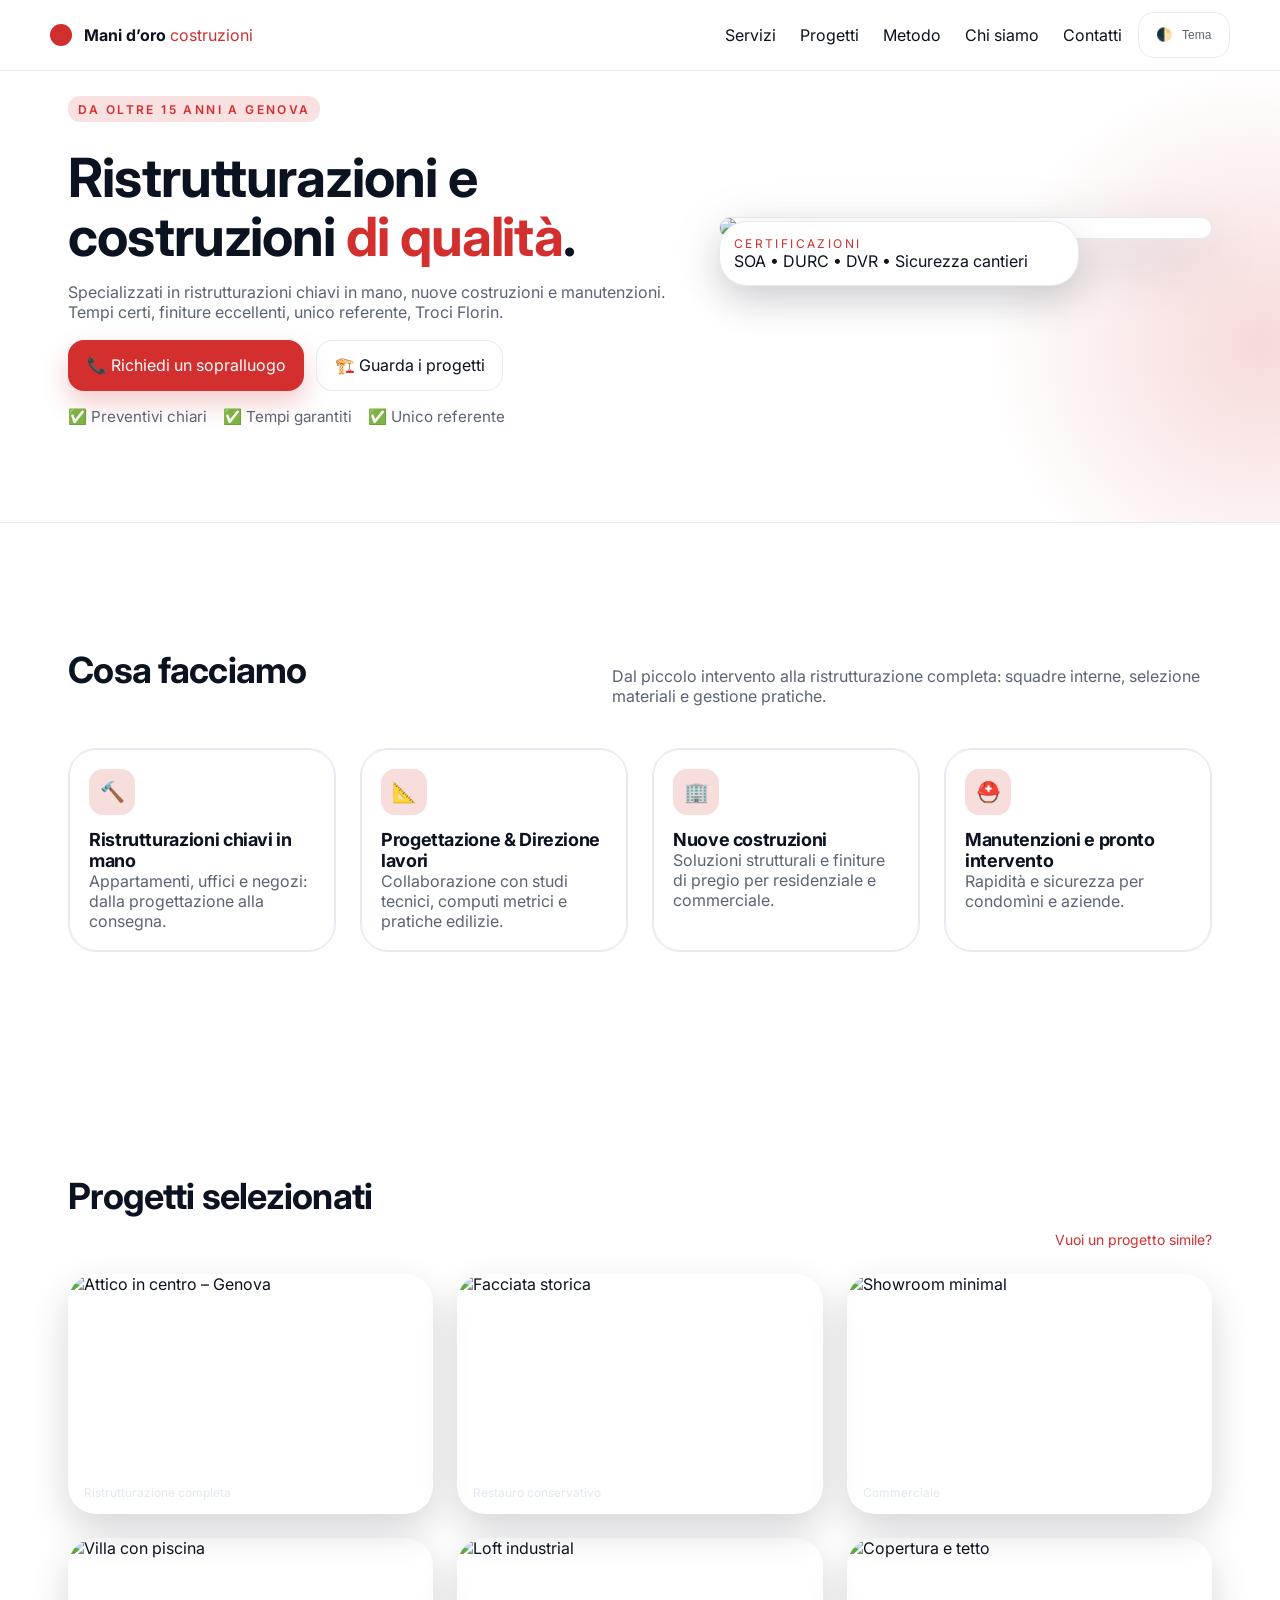
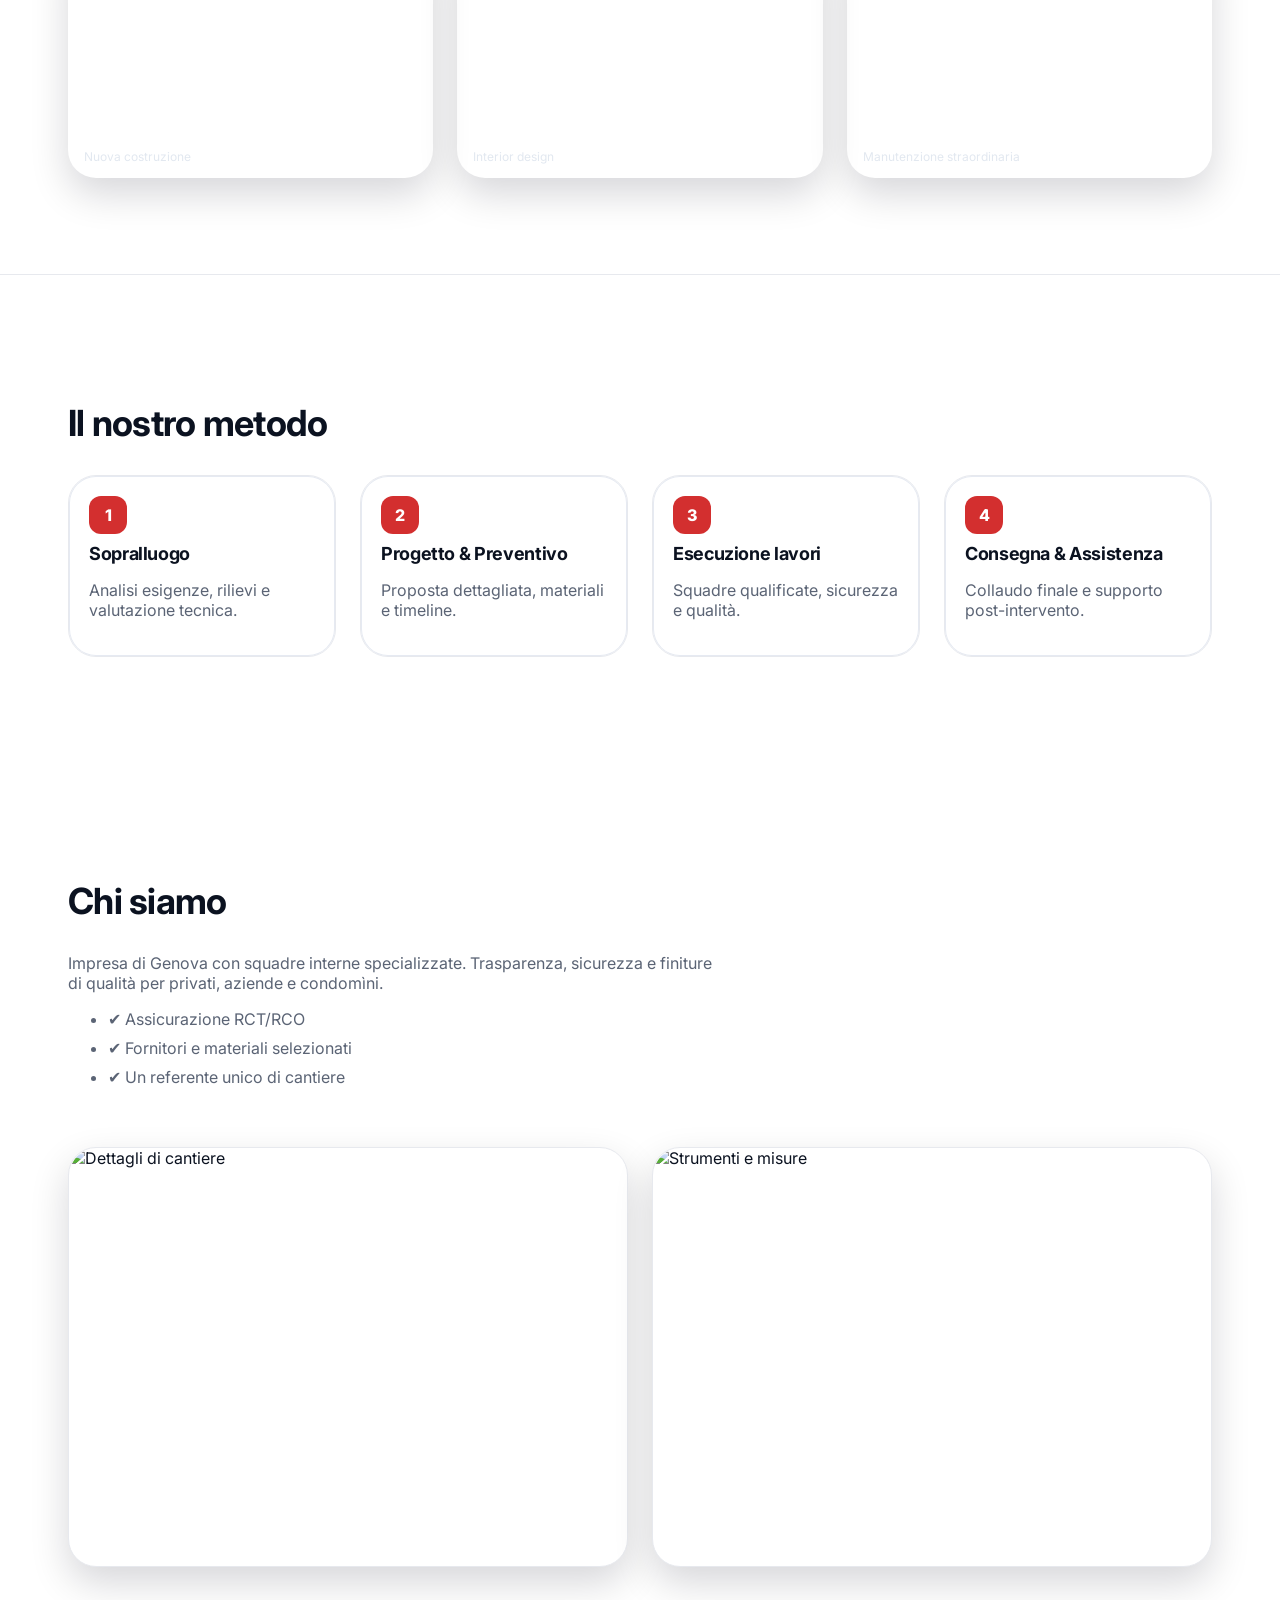
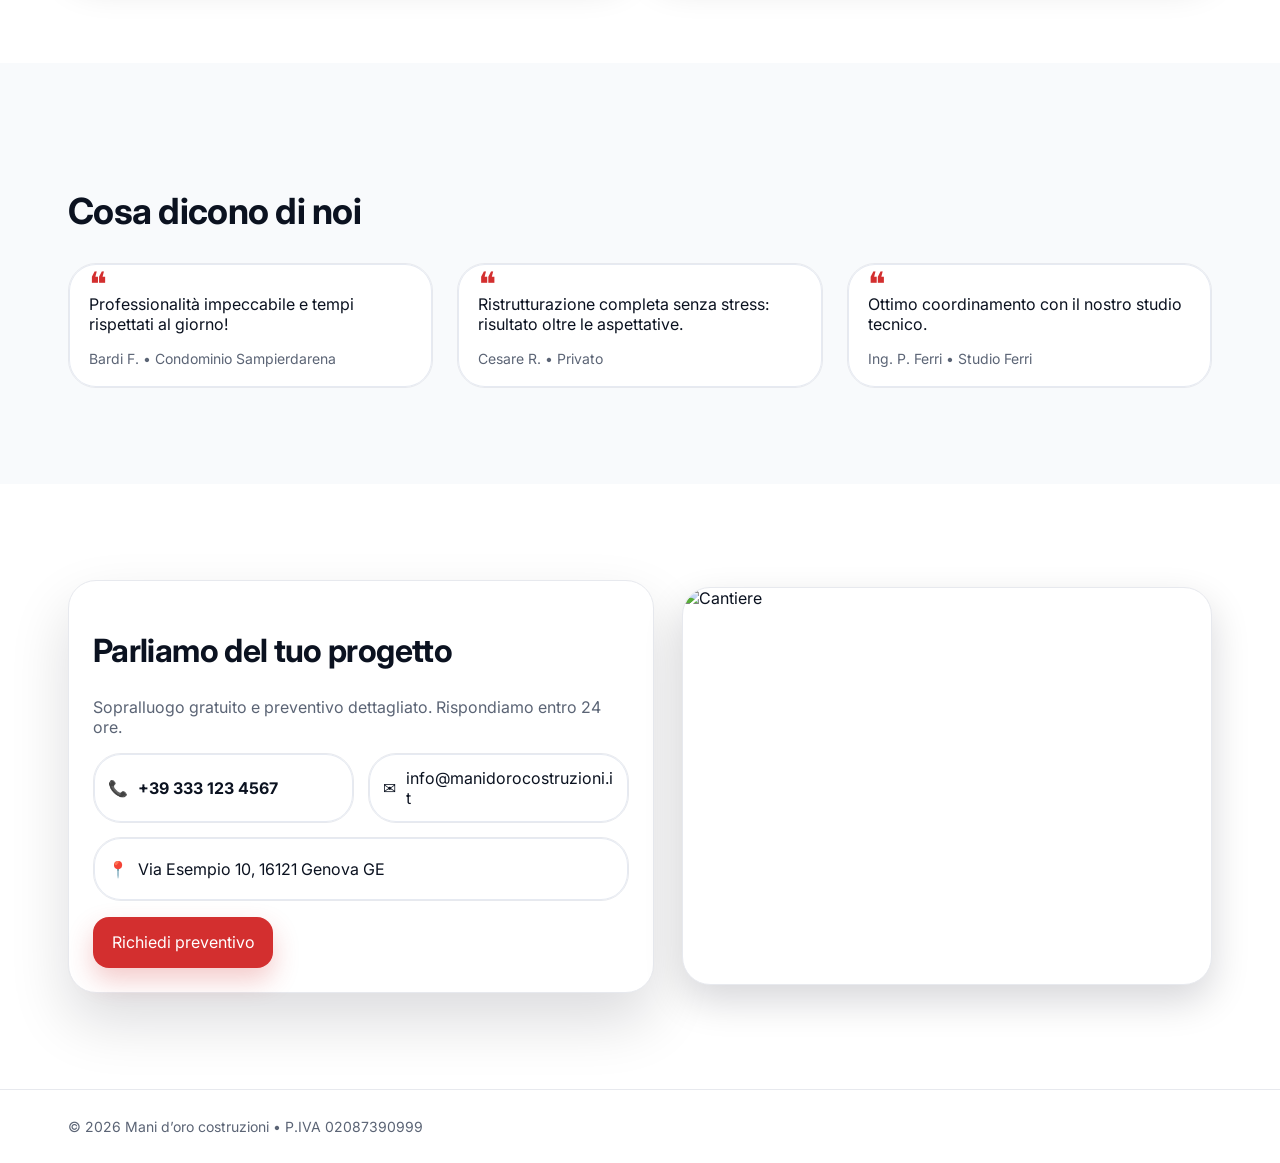
==== home.html @ 8692504f "fp" ====
﻿<!doctype html>
<html lang="it">
<head>
    <meta charset="utf-8" />
    <meta name="viewport" content="width=device-width, initial-scale=1" />
    <title>Mani d’oro costruzioni</title>
    <meta name="description" content="Mani d’oro costruzioni: impresa edile a Genova di Troci Florin." />
    <link rel="preconnect" href="https://fonts.googleapis.com">
    <link rel="preconnect" href="https://fonts.gstatic.com" crossorigin>
    <link href="https://fonts.googleapis.com/css2?family=Inter:wght@400;500;600;700&display=swap" rel="stylesheet">
    <link href="css/home.css" rel="stylesheet" />

</head>
<body>
    <!-- NAV -->
    <header class="sticky">
        <div class="container" style="display:flex;align-items:center;gap:16px;padding:12px 0;">
            <a href="#hero" style="display:flex;align-items:center;gap:12px;flex:1">

                <div class="brand-mark">
                    <img class="logo logo-dark"
                         src="img/logo-white.png"
                         alt="Mani d’oro costruzioni (dark)" width="22" height="22" />
                </div>

                <div class="logo-text">
                    <b class="md-h">Mani d’oro</b>
                    <span class="red">costruzioni</span>
                </div>
            </a>

            <nav>
                <div class="menu">
                    <a href="#servizi">Servizi</a>
                    <a href="#portfolio">Progetti</a>
                    <a href="#processo">Metodo</a>
                    <a href="#chi-siamo">Chi siamo</a>
                    <a href="#contatti">Contatti</a>
                </div>
            </nav>
            <button id="toggleTheme" class="btn ghost subtitle" aria-label="Cambia tema">🌓 <span style="font-size:12px">Tema</span></button>
        </div>
    </header>

    <!-- HERO -->
    <section id="hero" class="hero">      
        <div class="container hero-grid">            
            <div>
                <div class="subtitle" style="text-transform:uppercase;letter-spacing:.2em;font-size:12px;display:flex;align-items:center;gap:8px">
                    <span class="badge">Da oltre 15 anni a Genova</span>
                </div>
                <h1 class="title" style="font-size:clamp(32px,4.4vw,54px);line-height:1.08;margin:.5em 0 .2em">Ristrutturazioni e costruzioni <span style="color:var(--brand)">di qualità</span>.</h1>
                <p class="subtitle" style="max-width:60ch">Specializzati in ristrutturazioni chiavi in mano, nuove costruzioni e manutenzioni. Tempi certi, finiture eccellenti, unico referente, Troci Florin.</p>
                <div style="display:flex;flex-wrap:wrap;gap:12px;margin-top:18px">
                    <a href="#contatti" class="btn primary">📞 Richiedi un sopralluogo</a>
                    <a href="#portfolio" class="btn ghost">🏗️ Guarda i progetti</a>
                </div>
                <div class="kpis" style="margin-top:16px">
                    <div>✅ Preventivi chiari</div>
                    <div>✅ Tempi garantiti</div>
                    <div>✅ Unico referente</div>
                </div>
            </div>
            <div class="reveal">
                <div class="card bleed ring shadow-xl" style="padding:0px !important;">
                    <img src="https://images.unsplash.com/photo-1505798577917-a65157d3320a?q=80&w=1600&auto=format&fit=crop" alt="Cantiere e squadra edile" />
                </div>
                <div class="card tight shadow-lg" style="position:relative;top:-18px;max-width:360px">
                    <div class="subtitle" style="text-transform:uppercase;letter-spacing:.2em;font-size:12px;color:var(--brand)">Certificazioni</div>
                    <div>SOA • DURC • DVR • Sicurezza cantieri</div>
                </div>
            </div>
        </div>
    </section>

    <!-- SERVIZI -->
    <section id="servizi" class="section-border">
        <div class="container">
            <div style="display:flex;justify-content:space-between;align-items:end;gap:16px;flex-wrap:wrap">
                <h2 class="title" style="font-size:clamp(24px,3.2vw,36px)">Cosa facciamo</h2>
                <p class="subtitle" style="max-width:60ch">Dal piccolo intervento alla ristrutturazione completa: squadre interne, selezione materiali e gestione pratiche.</p>
            </div>
            <div class="grid cols-4" style="margin-top:26px">
                <div class="card feature reveal ring"><div class="icon">🔨</div><div><div class="title" style="font-size:18px">Ristrutturazioni chiavi in mano</div><div class="subtitle">Appartamenti, uffici e negozi: dalla progettazione alla consegna.</div></div></div>
                <div class="card feature reveal ring"><div class="icon">📐</div><div><div class="title" style="font-size:18px">Progettazione & Direzione lavori</div><div class="subtitle">Collaborazione con studi tecnici, computi metrici e pratiche edilizie.</div></div></div>
                <div class="card feature reveal ring"><div class="icon">🏢</div><div><div class="title" style="font-size:18px">Nuove costruzioni</div><div class="subtitle">Soluzioni strutturali e finiture di pregio per residenziale e commerciale.</div></div></div>
                <div class="card feature reveal ring"><div class="icon">⛑️</div><div><div class="title" style="font-size:18px">Manutenzioni e pronto intervento</div><div class="subtitle">Rapidità e sicurezza per condomìni e aziende.</div></div></div>
            </div>
        </div>
    </section>

    <!-- PORTFOLIO -->
    <section id="portfolio">
        <div class="container">
            <div style="display:flex;justify-content:space-between;align-items:end;gap:16px;flex-wrap:wrap">
                <h2 class="title" style="font-size:clamp(24px,3.2vw,36px)">Progetti selezionati</h2>
                <a href="#contatti" class="subtitle" style="font-size:14px;color:var(--brand)">Vuoi un progetto simile?</a>
            </div>
            <div class="grid cols-3" style="margin-top:26px">
                <figure class="work ring reveal shadow-lg">
                    <img alt="Attico in centro – Genova" src="https://images.unsplash.com/photo-1504307651254-35680f356dfd?q=80&w=1200&auto=format&fit=crop">
                    <figcaption class="work-meta">
                        <div class="indedx100">
                            <div class="title" style="color:#fff">Attico in centro – Genova</div>
                            <div class="subtitle" style="color:#e2e8f0;font-size:12px">Ristrutturazione completa</div>
                        </div>
                        <span class="pill indedx100">Dettagli</span>
                    </figcaption>
                </figure>
                <figure class="work ring reveal shadow-lg">
                    <img alt="Facciata storica" src="https://images.unsplash.com/photo-1503387762-592deb58ef4e?q=80&w=1200&auto=format&fit=crop">
                    <figcaption class="work-meta">
                        <div class="indedx100">
                            <div class="title" style="color:#fff">Facciata storica</div>
                            <div class="subtitle" style="color:#e2e8f0;font-size:12px">Restauro conservativo</div>
                        </div>
                        <span class="pill indedx100">Dettagli</span>
                    </figcaption>
                </figure>
                <figure class="work ring reveal shadow-lg">
                    <img alt="Showroom minimal" src="https://images.unsplash.com/photo-1531834685032-c34bf0d84c77?q=80&w=1200&auto=format&fit=crop">
                    <figcaption class="work-meta">
                        <div class="indedx100">
                            <div class="title" style="color:#fff">Showroom minimal</div>
                            <div class="subtitle" style="color:#e2e8f0;font-size:12px">Commerciale</div>
                        </div>
                        <span class="pill indedx100">Dettagli</span>
                    </figcaption>
                </figure>
                <figure class="work ring reveal shadow-lg">
                    <img alt="Villa con piscina" src="https://images.unsplash.com/photo-1505691723518-36a5ac3be353?q=80&w=1200&auto=format&fit=crop">
                    <figcaption class="work-meta">
                        <div class="indedx100">
                            <div class="title" style="color:#fff">Villa con piscina</div>
                            <div class="subtitle" style="color:#e2e8f0;font-size:12px">Nuova costruzione</div>
                        </div>
                        <span class="pill indedx100">Dettagli</span>
                    </figcaption>
                </figure>
                <figure class="work ring reveal shadow-lg">
                    <img alt="Loft industrial" src="https://images.unsplash.com/photo-1501183638710-841dd1904471?q=80&w=1200&auto=format&fit=crop">
                    <figcaption class="work-meta">
                        <div class="indedx100">
                            <div class="title" style="color:#fff">Loft industrial</div>
                            <div class="subtitle" style="color:#e2e8f0;font-size:12px">Interior design</div>
                        </div>
                        <span class="pill indedx100">Dettagli</span>
                    </figcaption>
                </figure>
                <figure class="work ring reveal shadow-lg">
                    <img alt="Copertura e tetto" src="https://images.unsplash.com/photo-1506377247377-2a5b3b417ebb?q=80&w=1200&auto=format&fit=crop">
                    <figcaption class="work-meta">
                        <div class="indedx100">
                            <div class="title" style="color:#fff">Copertura e tetto</div>
                            <div class="subtitle" style="color:#e2e8f0;font-size:12px">Manutenzione straordinaria</div>
                        </div>
                        <span class="pill indedx100">Dettagli</span>
                    </figcaption>
                </figure>
            </div>
        </div>
    </section>

    <!-- PROCESSO -->
    <section id="processo" class="section-border">
        <div class="container">
            <h2 class="title" style="font-size:clamp(24px,3.2vw,36px)">Il nostro metodo</h2>
            <div class="grid cols-4" style="margin-top:26px">
                <div class="card reveal ring"><div class="step-num">1</div><h3 class="title" style="margin:.6rem 0 .2rem;font-size:18px">Sopralluogo</h3><p class="subtitle">Analisi esigenze, rilievi e valutazione tecnica.</p></div>
                <div class="card reveal ring"><div class="step-num">2</div><h3 class="title" style="margin:.6rem 0 .2rem;font-size:18px">Progetto & Preventivo</h3><p class="subtitle">Proposta dettagliata, materiali e timeline.</p></div>
                <div class="card reveal ring"><div class="step-num">3</div><h3 class="title" style="margin:.6rem 0 .2rem;font-size:18px">Esecuzione lavori</h3><p class="subtitle">Squadre qualificate, sicurezza e qualità.</p></div>
                <div class="card reveal ring"><div class="step-num">4</div><h3 class="title" style="margin:.6rem 0 .2rem;font-size:18px">Consegna & Assistenza</h3><p class="subtitle">Collaudo finale e supporto post-intervento.</p></div>
            </div>
        </div>
    </section>

    <!-- CHI SIAMO -->
    <section id="chi-siamo">
        <div class="container" style="display:grid;gap:34px;align-items:center">
            <div>
                <h2 class="title" style="font-size:clamp(24px,3.2vw,36px)">Chi siamo</h2>
                <p class="subtitle" style="margin-top:.6rem;max-width:65ch">Impresa di Genova con squadre interne specializzate. Trasparenza, sicurezza e finiture di qualità per privati, aziende e condomìni.</p>
                <ul class="subtitle" style="margin:1rem 0 0 0;display:grid;gap:.55rem">
                    <li>✔️ Assicurazione RCT/RCO</li>
                    <li>✔️ Fornitori e materiali selezionati</li>
                    <li>✔️ Un referente unico di cantiere</li>
                </ul>
            </div>
            <div class="grid cols-2">
                <div class="card bleed ring reveal shadow-lg" style="margin-top:26px;padding:0px !important;">
                    <img class="same-height"
                         src="https://images.unsplash.com/photo-1460574283810-2aab119d8511?q=80&w=1400&auto=format&fit=crop"
                         alt="Dettagli di cantiere" />
                </div>
                <div class="card bleed ring reveal shadow-lg" style="margin-top:26px;padding:0px !important;">
                    <img class="same-height"
                         src="https://images.unsplash.com/photo-1494145904049-0dca59b4bbad?q=80&w=1400&auto=format&fit=crop"
                         alt="Strumenti e misure" />
                </div>
            </div>

        </div>
    </section>

    <!-- TESTIMONIANZE -->
    <section style="background:var(--card)">
        <div class="container">
            <h2 class="title" style="font-size:clamp(24px,3.2vw,36px)">Cosa dicono di noi</h2>
            <div class="grid cols-3" style="margin-top:26px">
                <div class="card reveal ring"><div class="quote">❝</div><p style="margin-top:.6rem">Professionalità impeccabile e tempi rispettati al giorno!</p><div class="subtitle" style="margin-top:.6rem;font-size:14px">Bardi F. • Condominio Sampierdarena</div></div>
                <div class="card reveal ring"><div class="quote">❝</div><p style="margin-top:.6rem">Ristrutturazione completa senza stress: risultato oltre le aspettative.</p><div class="subtitle" style="margin-top:.6rem;font-size:14px">Cesare R. • Privato</div></div>
                <div class="card reveal ring"><div class="quote">❝</div><p style="margin-top:.6rem">Ottimo coordinamento con il nostro studio tecnico.</p><div class="subtitle" style="margin-top:.6rem;font-size:14px">Ing. P. Ferri • Studio Ferri</div></div>
            </div>
        </div>
    </section>

    <!-- CONTATTI -->
    <section id="contatti">
        <div class="container contact-grid">
            <div class="card ring shadow-lg contact-card">
                <h2 class="title" style="font-size:clamp(24px,3.2vw,32px)">Parliamo del tuo progetto</h2>
                <p class="subtitle" style="margin:.5rem 0 1rem">
                    Sopralluogo gratuito e preventivo dettagliato. Rispondiamo entro 24 ore.
                </p>

                <div class="contact-list">
                    <div class="card tight ring contact-item">
                        <span>📞</span> <strong>+39 333 123 4567</strong>
                    </div>

                    <div class="card tight ring contact-item">
                        <span>✉️</span> <span>info@manidorocostruzioni.it</span>
                    </div>

                    <div class="card tight ring contact-item" style="grid-column:1/-1">
                        <span>📍</span> <span>Via Esempio 10, 16121 Genova GE</span>
                    </div>
                </div>

                <div class="contact-actions">
                        <a href="mailto:info@manidorocostruzioni.it?subject=Richiesta%20preventivo"  class="btn primary">
                        Richiedi preventivo
                        </a>
                </div>
            </div>

            <figure class="card bleed ring shadow-lg contact-media" style="padding:0px !important;">
                <img src="https://images.unsplash.com/photo-1444418776041-9c7e33cc5a9c?q=80&w=1600&auto=format&fit=crop" alt="Cantiere" />
            </figure>
        </div>
    </section>


    <footer>
        <div class="container" style="display:flex;flex-wrap:wrap;gap:12px;align-items:center;justify-content:space-between">
            <div class="subtitle" style="font-size:14px">© <span id="year"></span> Mani d’oro costruzioni • P.IVA 02087390999</div>
        </div>
    </footer>

    <script>

        // Dark/Light toggle con persistenza
        const root = document.documentElement;
        const saved = localStorage.getItem('theme');
        if(saved === 'dark'){ root.classList.add('dark'); }
        document.getElementById('toggleTheme').addEventListener('click',()=>{
          root.classList.toggle('dark');
          localStorage.setItem('theme', root.classList.contains('dark') ? 'dark' : 'light');
        });

        const io = new IntersectionObserver((entries)=>{
          for(const e of entries){ if(e.isIntersecting){ e.target.classList.add('in'); io.unobserve(e.target); } }
        },{threshold:0.15});
        document.querySelectorAll('.reveal, .work').forEach(el=>io.observe(el));

        document.getElementById('year').textContent = new Date().getFullYear();
    </script>
</body>
</html>
---- css/home.css ----
﻿:root {
    --bg: #ffffff;  
    --text: #0b1220;  
    --muted: #5b6475;  
    --line: #e7e9ee; 
    --card: #f8fafc;  
    --ring: #e6eaf2; 
    --brand: #d32f2f;  
    --accent: #fbbf24;  
    --brand-ink: #0b1220; 
    --radius-xl: 22px;
    --radius-2xl: 28px;
}

    :root.dark {
        --bg: #0b0f16;  
        --text: #eef2f7;
        --muted: #a6b0c2;
        --line: #1b2431;
        --card: #0f172a;
        --ring: #111827;
    }

* {
    box-sizing: border-box
}

html {
  font-size: 14px;
}

@media (min-width: 768px) {
  html {
    font-size: 16px;
  }
}

.btn:focus, .btn:active:focus, .btn-link.nav-link:focus, .form-control:focus, .form-check-input:focus {
  box-shadow: 0 0 0 0.1rem white, 0 0 0 0.25rem #258cfb;
}

html {
  position: relative;
  min-height: 100%;
}

body {
  margin-bottom: 60px;
}

html, body {
    height: 100%
}

body {
    margin: 0;
    font-family: Inter,system-ui,-apple-system,Segoe UI,Roboto,Arial,sans-serif;
    background: var(--bg);
    color: var(--text)
}

img {
    display: block;
    max-width: 100%;
    height: auto
}

a {
    color: inherit;
    text-decoration: none
}

.container {
    max-width: 1180px;
    margin: 0 auto;
    padding: 0 18px
}

.btn {
    display: inline-flex;
    gap: .55rem;
    align-items: center;
    border-radius: 16px;
    padding: .9rem 1.1rem;
    border: 1px solid var(--line);
    background: transparent;
    transition: transform .2s ease, box-shadow .2s ease, background .2s ease
}

    .btn.primary {
        background: var(--brand);
        color: #fff;
        border-color: transparent;
        box-shadow: 0 12px 26px rgba(211,47,47,.25)
    }

        .btn.primary:hover {
            transform: translateY(-1px)
        }

    .btn.ghost {
        border-color: var(--ring)
    }

        .btn.ghost:hover {
            background: color-mix(in oklab, var(--brand) 8%, transparent)
        }

.pill {
    display: none;
    font-size: 12px;
    padding: .4rem .7rem;
    border-radius: 999px;
    background: var(--brand);
    color: #fff;
    font-weight: 700
}

.badge {
    display: inline-flex;
    align-items: center;
    gap: .45rem;
    border-radius: 12px;
    padding: .35rem .6rem;
    background: color-mix(in oklab, var(--brand) 14%, transparent);
    color: var(--brand);
    font-weight: 600
}

.ring {
    box-shadow: 0 0 0 1px var(--ring) inset
}

.shadow-xl {
    box-shadow: 0 22px 60px rgba(2,6,23,.18)
}

.shadow-lg {
    box-shadow: 0 16px 38px rgba(2,6,23,.16)
}

header.sticky {
    width: 100%;
    padding: 0px 20px;
    position: fixed;
    top: 0;
    z-index: 600;
    background: color-mix(in oklab, var(--bg) 84%, transparent);
    backdrop-filter: saturate(150%) blur(10px);
    border-bottom: 1px solid var(--line)
}

.brand-mark {
    transition: 0.3s;
    width: 42px;
    height: 42px;
    border-radius: 14px;
    background: color-mix(in oklab, var(--brand) 92%, #b91c1c);
    display: grid;
    place-items: center;
}

    .brand-mark:hover {
        outline: 8px solid color-mix(in oklab, var(--brand) 20%, transparent)
    }


nav .menu {
    display: none;
    gap: 24px
}

@media(min-width:860px) {
    nav .menu {
        display: flex
    }
}

section {
    padding: 96px 0
}

.section-border {
    border-top: 1px solid var(--line)
}

.hero {
    position: relative;
    overflow: hidden
}

    .hero::before {
        content: "";
        position: absolute;
        inset: -10% -20% auto auto;
        width: 1100px;
        height: 1100px;
        border-radius: 50%;
        /*background: radial-gradient(closest-side, color-mix(in oklab, var(--brand) 28%, transparent), transparent 70%);*/
        background: radial-gradient(closest-side, color-mix(in oklab, var(--brand) 18%, transparent), transparent 50% 10% );
        z-index: -1;
        transform: translate(25%,-14%);
        pointer-events: none
    }

.hero-grid {
    display: grid;
    gap: 48px;
    align-items: center
}

@media(min-width:940px) {
    .hero-grid {
        grid-template-columns: 1.1fr .9fr
    }
}

.kpis {
    display: flex;
    gap: 16px;
    color: var(--muted);
    font-size: .95rem;
    flex-wrap: wrap
}

.same-height {
    width: 100%;
    height: 100%;
    object-fit: cover;
    aspect-ratio: 4 / 3; 
    border-radius: inherit;
}


.grid {
    display: grid;
    gap: 24px
}

.cols-2 {
    grid-template-columns: repeat(2,1fr)
}

.cols-3 {
    grid-template-columns: repeat(3,1fr)
}

.cols-4 {
    grid-template-columns: repeat(4,1fr)
}

@media(max-width:1060px) {
    .cols-4 {
        grid-template-columns: repeat(2,1fr)
    }
}

@media(max-width:720px) {
    .cols-2, .cols-3, .cols-4 {
        grid-template-columns: 1fr
    }
}

.card {
    border: 1px solid var(--line);
    border-radius: var(--radius-2xl);
    padding: 20px;
    background: var(--bg)
}

    .card.tight {
        padding: 14px
    }

    .card.bleed {
        overflow: hidden
    }

.feature {
    display: flex;
    gap: 14px;
    align-items: flex-start;
    flex-direction: column;
}

    .feature .icon {
        width: 46px;
        height: 46px;
        border-radius: 14px;
        background: color-mix(in oklab, var(--brand) 16%, transparent);
        display: grid;
        place-items: center;
        color: var(--brand);
        font-size: 20px
    }

.title {
    font-weight: 700;
    letter-spacing: -.02em
}

.subtitle {
    color: var(--muted)
}

.work {
    position: relative;
    border-radius: var(--radius-2xl);
    overflow: hidden
}

    .work img {
        height: 240px;
        width: 100%;
        object-fit: cover;
        transition: transform .45s ease
    }

    .work:hover img {
        transform: scale(1.035)
    }

    .work::after {
        content: "";
        position: absolute;
        inset: 0;
        background: linear-gradient(to top, rgb(255 96 0 / 78%), rgba(2, 6, 23, .1) 55%, transparent);
        opacity: 0;
        transition: .35s ease
    }

    .work:hover::after {
        opacity: 1
    }

a:hover {
    color: inherit;
}

.work-meta {
    position: absolute;
    left: 16px;
    right: 16px;
    bottom: 14px;
    display: flex;
    align-items: center;
    justify-content: space-between;
    color: #fff
}

.step-num {
    width: 38px;
    height: 38px;
    border-radius: 12px;
    background: var(--brand);
    color: #fff;
    display: grid;
    place-items: center;
    font-weight: 800
}

.quote {
    font-size: 34px;
    line-height: 0;
    color: var(--brand)
}

footer {
    border-top: 1px solid var(--line);
    padding: 28px 0
}

.reveal {
    opacity: 0;
    transform: translateY(14px);
    transition: opacity .6s ease, transform .6s ease
}

    .reveal.in {
        opacity: 1;
        transform: none
    }

.logo {
    display: flex;
    align-items: center;
    gap: 10px
}

.logo-text {
    display: flex;
    gap: .35ch;
    align-items: baseline
}

    .logo-text b {
        font-weight: 700
    }

    .logo-text .gold {
        color: var(--accent)
    }

    .logo-text .red {
        color: var(--brand)
    }

.brand-mark {
    display: grid;
    place-items: center;
    width: 22px;
    height: 22px;  
}

.logo {
    display: block;
    width: 22px;
    height: 22px;
}

.logo-dark {
    display: none;
}

html.dark .logo-light {
    display: none;
}

html.dark .logo-dark {
    display: block;
}

@media (prefers-color-scheme: dark) {
    html:not(.dark):not(.light) .logo-light {
        display: none;
    }

    html:not(.dark):not(.light) .logo-dark {
        display: block;
    }
}

.contact-grid {
    display: grid;
    gap: 28px;
    align-items: center;
    grid-template-columns: 1.05fr .95fr;
}

@media (max-width: 900px) {
    .contact-grid {
        grid-template-columns: 1fr;
    }

    .contact-media {
        order: -1;
        max-width: 480px;
        margin: 0 auto;
    }
}

.contact-card {
    padding: 24px;
}

.contact-list {
    display: grid;
    gap: 14px;
    grid-template-columns: 1fr 1fr;
}

@media (max-width: 560px) {
    .contact-list {
        grid-template-columns: 1fr;
    }
}

.indedx100 {
    z-index: 100;
}

.contact-item {
    display: flex;
    align-items: center;
    gap: 10px;
    min-height: 64px;
    padding: 14px 16px;
    overflow-wrap: anywhere; 
    word-break: break-word;
}

.contact-actions {
    display: flex;
    gap: 12px;
    margin-top: 16px;
    flex-wrap: wrap;
}

@media (max-width: 560px) {
    .contact-actions .btn {
        flex: 1;
        justify-content: center;
    }
}

.contact-media img {
    width: 100%;
    height: 100%;
    object-fit: cover;
    aspect-ratio: 4 / 3; 
}

@media (min-width: 901px) {
    .contact-card {
        box-shadow: 0 28px 60px rgba(2,6,23,.14);
    }
}

figure{
    margin:0px;
}
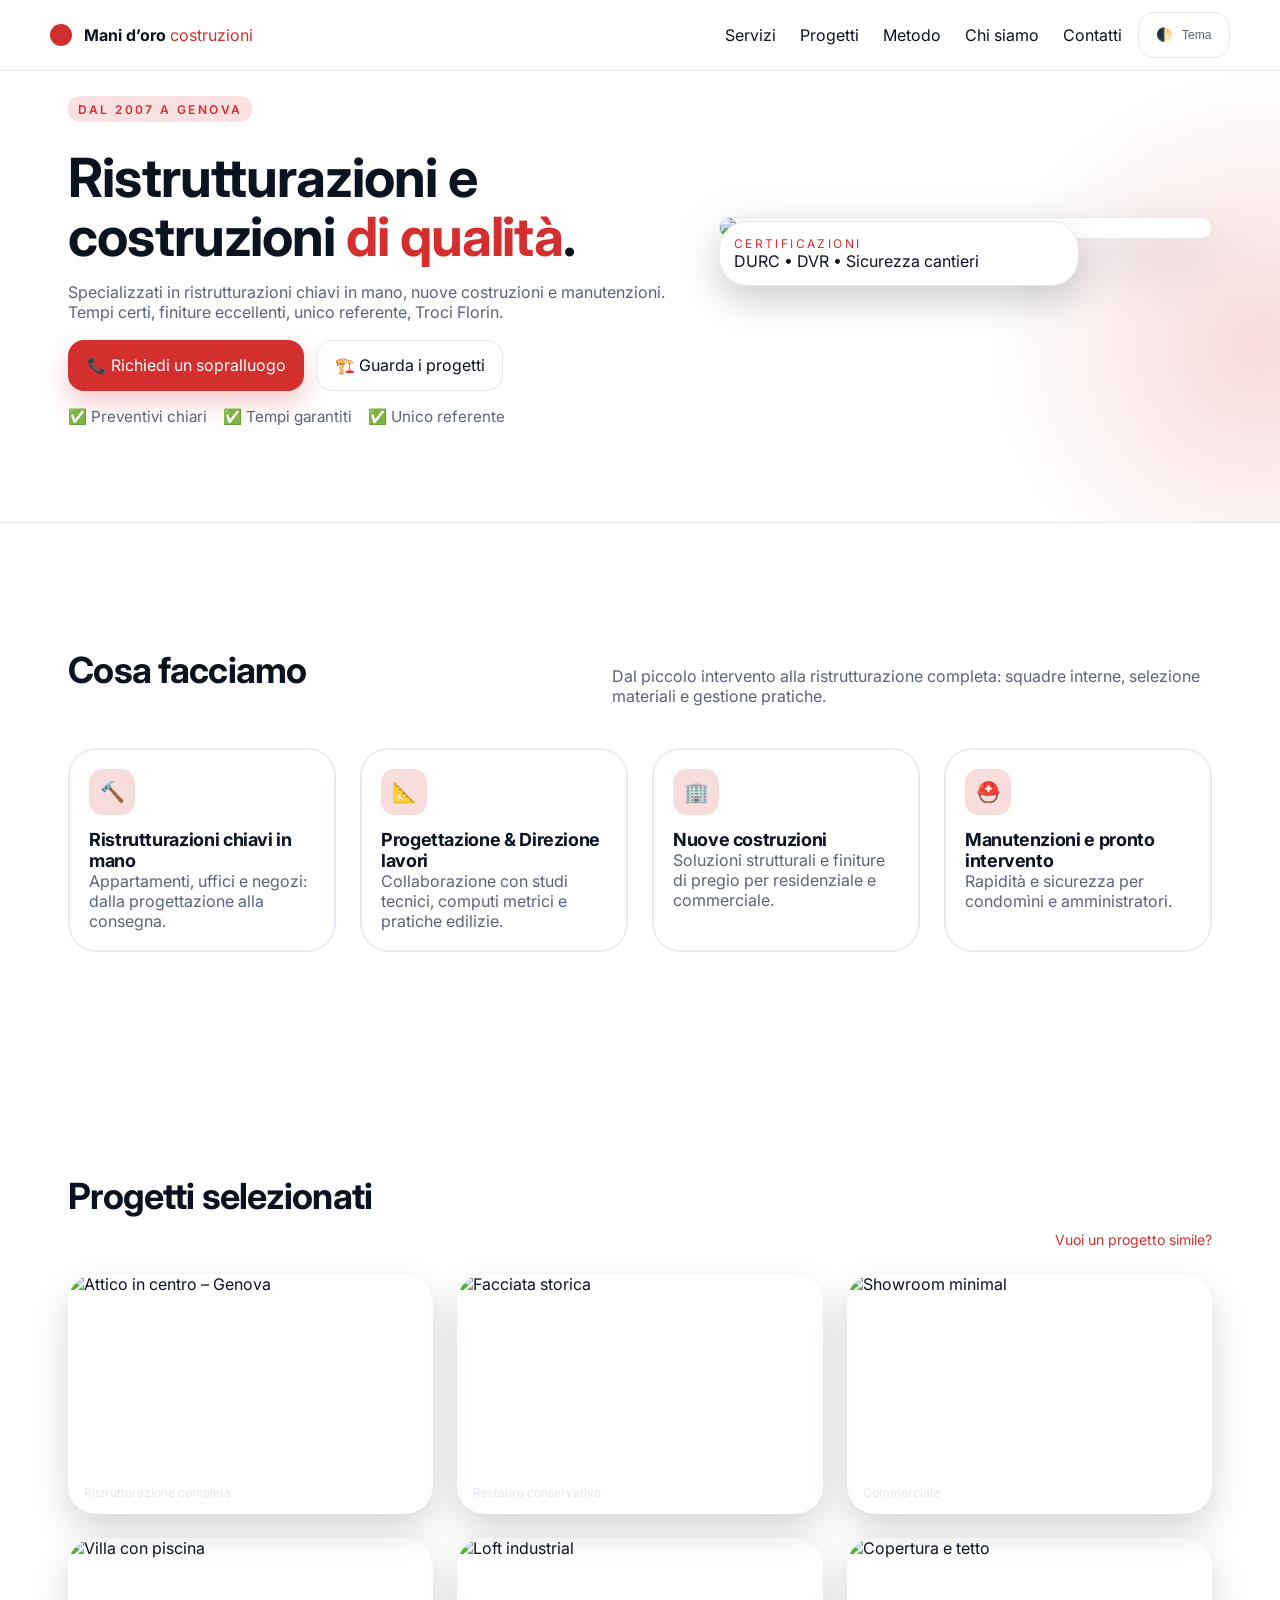
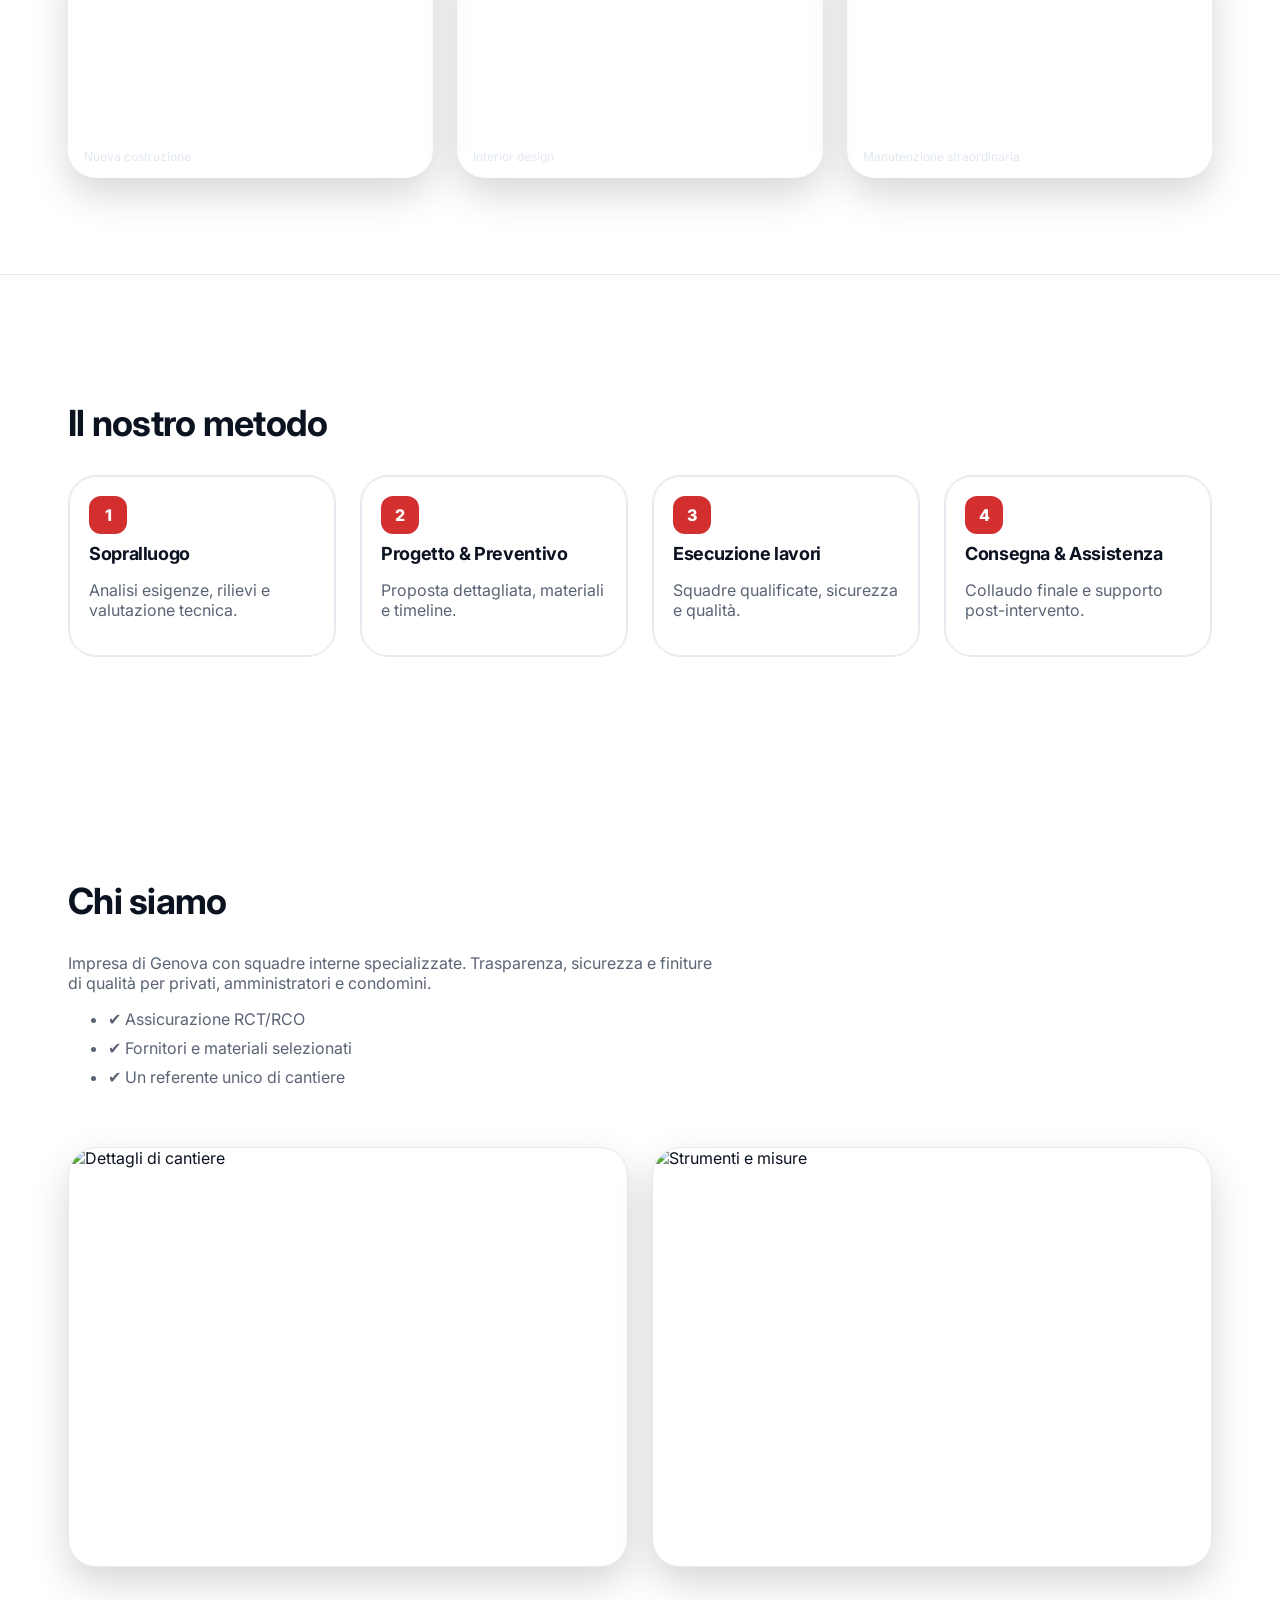
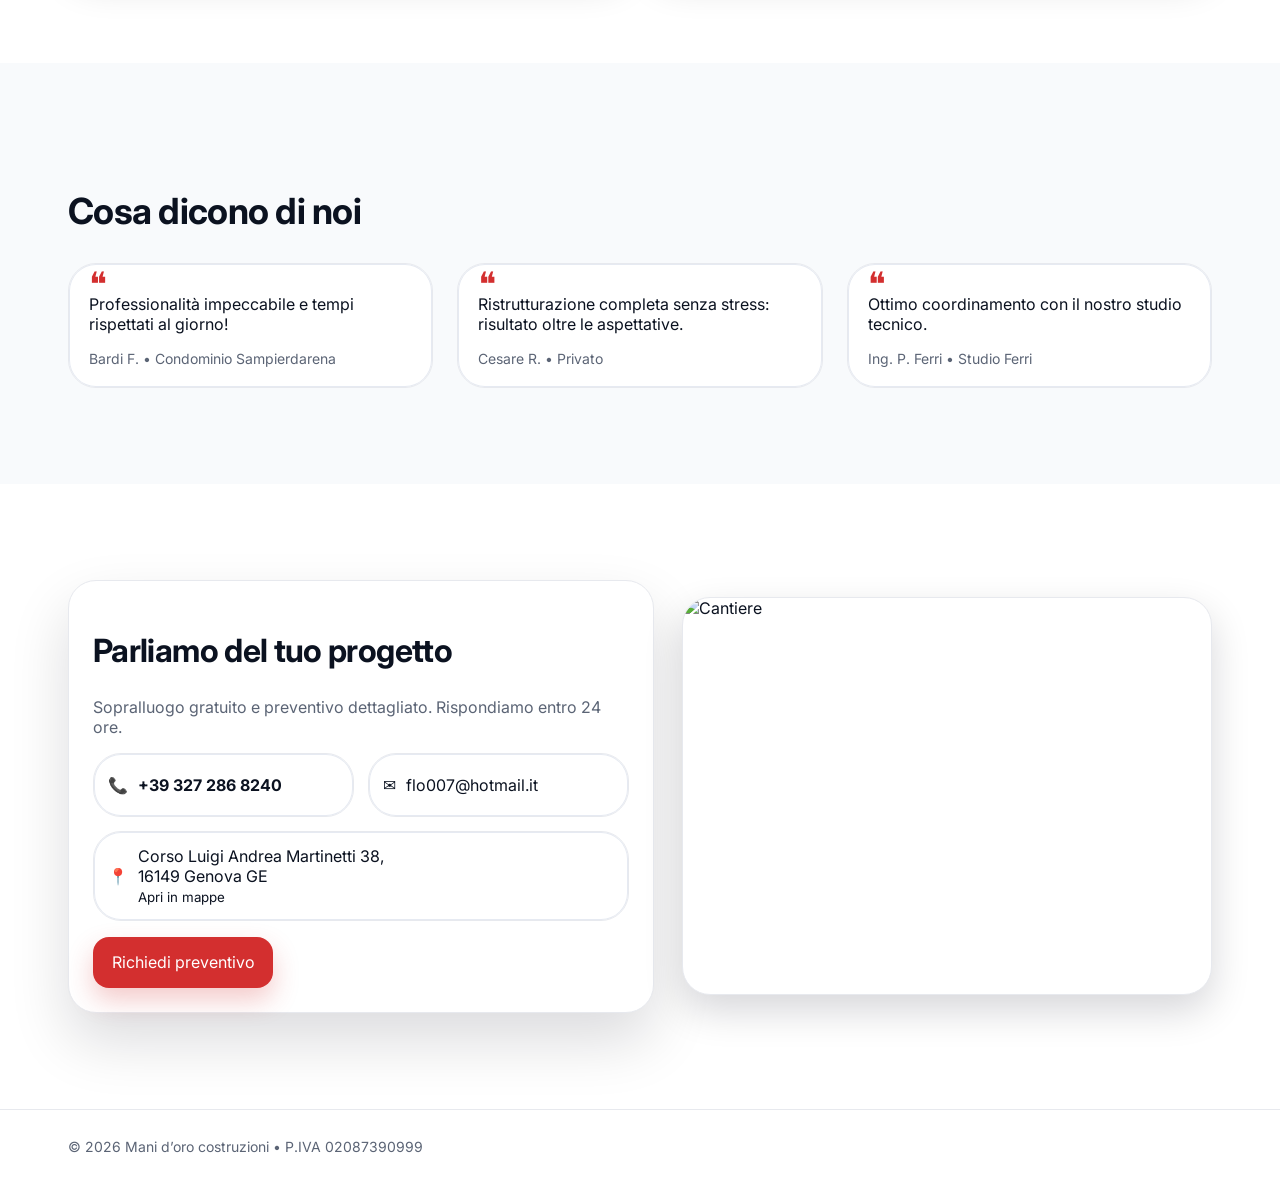
==== commit 74711a4b: "Update home.html real data" ====
--- a/home.html
+++ b/home.html
@@ -47,7 +47,7 @@
         <div class="container hero-grid">            
             <div>
                 <div class="subtitle" style="text-transform:uppercase;letter-spacing:.2em;font-size:12px;display:flex;align-items:center;gap:8px">
-                    <span class="badge">Da oltre 15 anni a Genova</span>
+                    <span class="badge">Dal 2007 a Genova</span>
                 </div>
                 <h1 class="title" style="font-size:clamp(32px,4.4vw,54px);line-height:1.08;margin:.5em 0 .2em">Ristrutturazioni e costruzioni <span style="color:var(--brand)">di qualità</span>.</h1>
                 <p class="subtitle" style="max-width:60ch">Specializzati in ristrutturazioni chiavi in mano, nuove costruzioni e manutenzioni. Tempi certi, finiture eccellenti, unico referente, Troci Florin.</p>
@@ -67,7 +67,7 @@
                 </div>
                 <div class="card tight shadow-lg" style="position:relative;top:-18px;max-width:360px">
                     <div class="subtitle" style="text-transform:uppercase;letter-spacing:.2em;font-size:12px;color:var(--brand)">Certificazioni</div>
-                    <div>SOA • DURC • DVR • Sicurezza cantieri</div>
+                    <div>DURC • DVR • Sicurezza cantieri</div>
                 </div>
             </div>
         </div>
@@ -84,7 +84,7 @@
                 <div class="card feature reveal ring"><div class="icon">🔨</div><div><div class="title" style="font-size:18px">Ristrutturazioni chiavi in mano</div><div class="subtitle">Appartamenti, uffici e negozi: dalla progettazione alla consegna.</div></div></div>
                 <div class="card feature reveal ring"><div class="icon">📐</div><div><div class="title" style="font-size:18px">Progettazione & Direzione lavori</div><div class="subtitle">Collaborazione con studi tecnici, computi metrici e pratiche edilizie.</div></div></div>
                 <div class="card feature reveal ring"><div class="icon">🏢</div><div><div class="title" style="font-size:18px">Nuove costruzioni</div><div class="subtitle">Soluzioni strutturali e finiture di pregio per residenziale e commerciale.</div></div></div>
-                <div class="card feature reveal ring"><div class="icon">⛑️</div><div><div class="title" style="font-size:18px">Manutenzioni e pronto intervento</div><div class="subtitle">Rapidità e sicurezza per condomìni e aziende.</div></div></div>
+                <div class="card feature reveal ring"><div class="icon">⛑️</div><div><div class="title" style="font-size:18px">Manutenzioni e pronto intervento</div><div class="subtitle">Rapidità e sicurezza per condomìni e amministratori.</div></div></div>
             </div>
         </div>
     </section>
@@ -179,7 +179,7 @@
         <div class="container" style="display:grid;gap:34px;align-items:center">
             <div>
                 <h2 class="title" style="font-size:clamp(24px,3.2vw,36px)">Chi siamo</h2>
-                <p class="subtitle" style="margin-top:.6rem;max-width:65ch">Impresa di Genova con squadre interne specializzate. Trasparenza, sicurezza e finiture di qualità per privati, aziende e condomìni.</p>
+                <p class="subtitle" style="margin-top:.6rem;max-width:65ch">Impresa di Genova con squadre interne specializzate. Trasparenza, sicurezza e finiture di qualità per privati, amministratori e condomìni.</p>
                 <ul class="subtitle" style="margin:1rem 0 0 0;display:grid;gap:.55rem">
                     <li>✔️ Assicurazione RCT/RCO</li>
                     <li>✔️ Fornitori e materiali selezionati</li>
@@ -224,21 +224,46 @@
                 </p>
 
                 <div class="contact-list">
-                    <div class="card tight ring contact-item">
-                        <span>📞</span> <strong>+39 333 123 4567</strong>
+                     <div class="card tight ring contact-item">
+                        <span>📞</span>
+                        <a href="tel:+393272868240" aria-label="Chiama +39 327 286 8240">
+                        <strong>+39 327 286 8240</strong>
+                        </a>
                     </div>
 
-                    <div class="card tight ring contact-item">
-                        <span>✉️</span> <span>info@manidorocostruzioni.it</span>
+                     <div class="card tight ring contact-item">
+                        <span>✉️</span>
+                        <a href="mailto:flo007@hotmail.it?subject=Richiesta%20preventivo" aria-label="Scrivi a flo007@hotmail.it">
+                        flo007@hotmail.it
+                        </a>
                     </div>
 
-                    <div class="card tight ring contact-item" style="grid-column:1/-1">
-                        <span>📍</span> <span>Via Esempio 10, 16121 Genova GE</span>
+                     <div class="card tight ring contact-item" style="grid-column:1/-1">
+                        <span>📍</span>
+                        <span>
+                        <a
+                            href="https://www.google.com/maps?q=Corso+Luigi+Andrea+Martinetti+38,+16149+Genova+GE"
+                            target="_blank" rel="noopener"
+                            aria-label="Apri l'indirizzo in Google Maps"
+                        >
+                            Corso Luigi Andrea Martinetti 38, <br>16149 Genova GE
+                        </a>
+                        <br>
+                        <small>
+                            <a
+                            href="https://maps.apple.com/?q=Corso%20Luigi%20Andrea%20Martinetti%2038,%2016149%20Genova%20GE"
+                            target="_blank" rel="noopener"
+                            aria-label="Apri mappa"
+                            >
+                            Apri in mappe
+                            </a>
+                        </small>
+                        </span>
                     </div>
                 </div>
-
+               
                 <div class="contact-actions">
-                        <a href="mailto:info@manidorocostruzioni.it?subject=Richiesta%20preventivo"  class="btn primary">
+                        <a href="mailto:flo007@hotmail.it?subject=Richiesta%20preventivo"  class="btn primary">
                         Richiedi preventivo
                         </a>
                 </div>
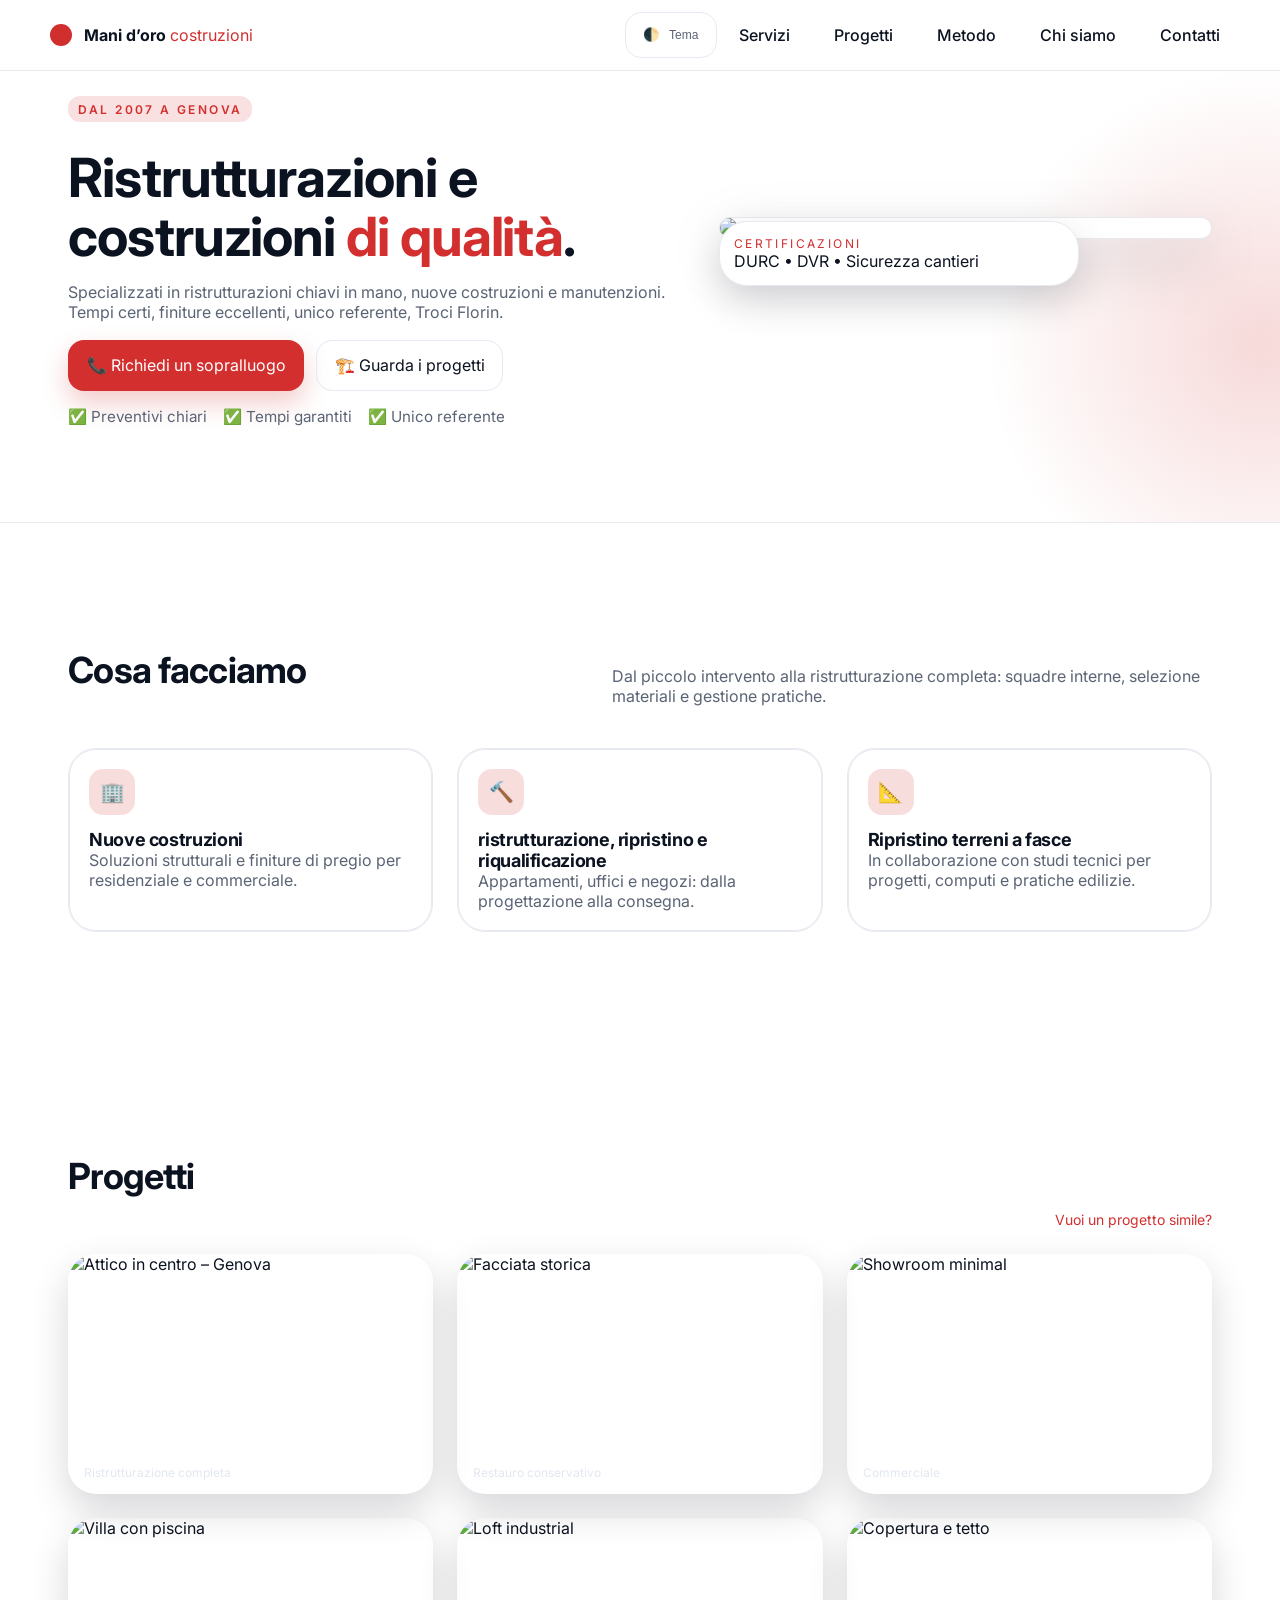
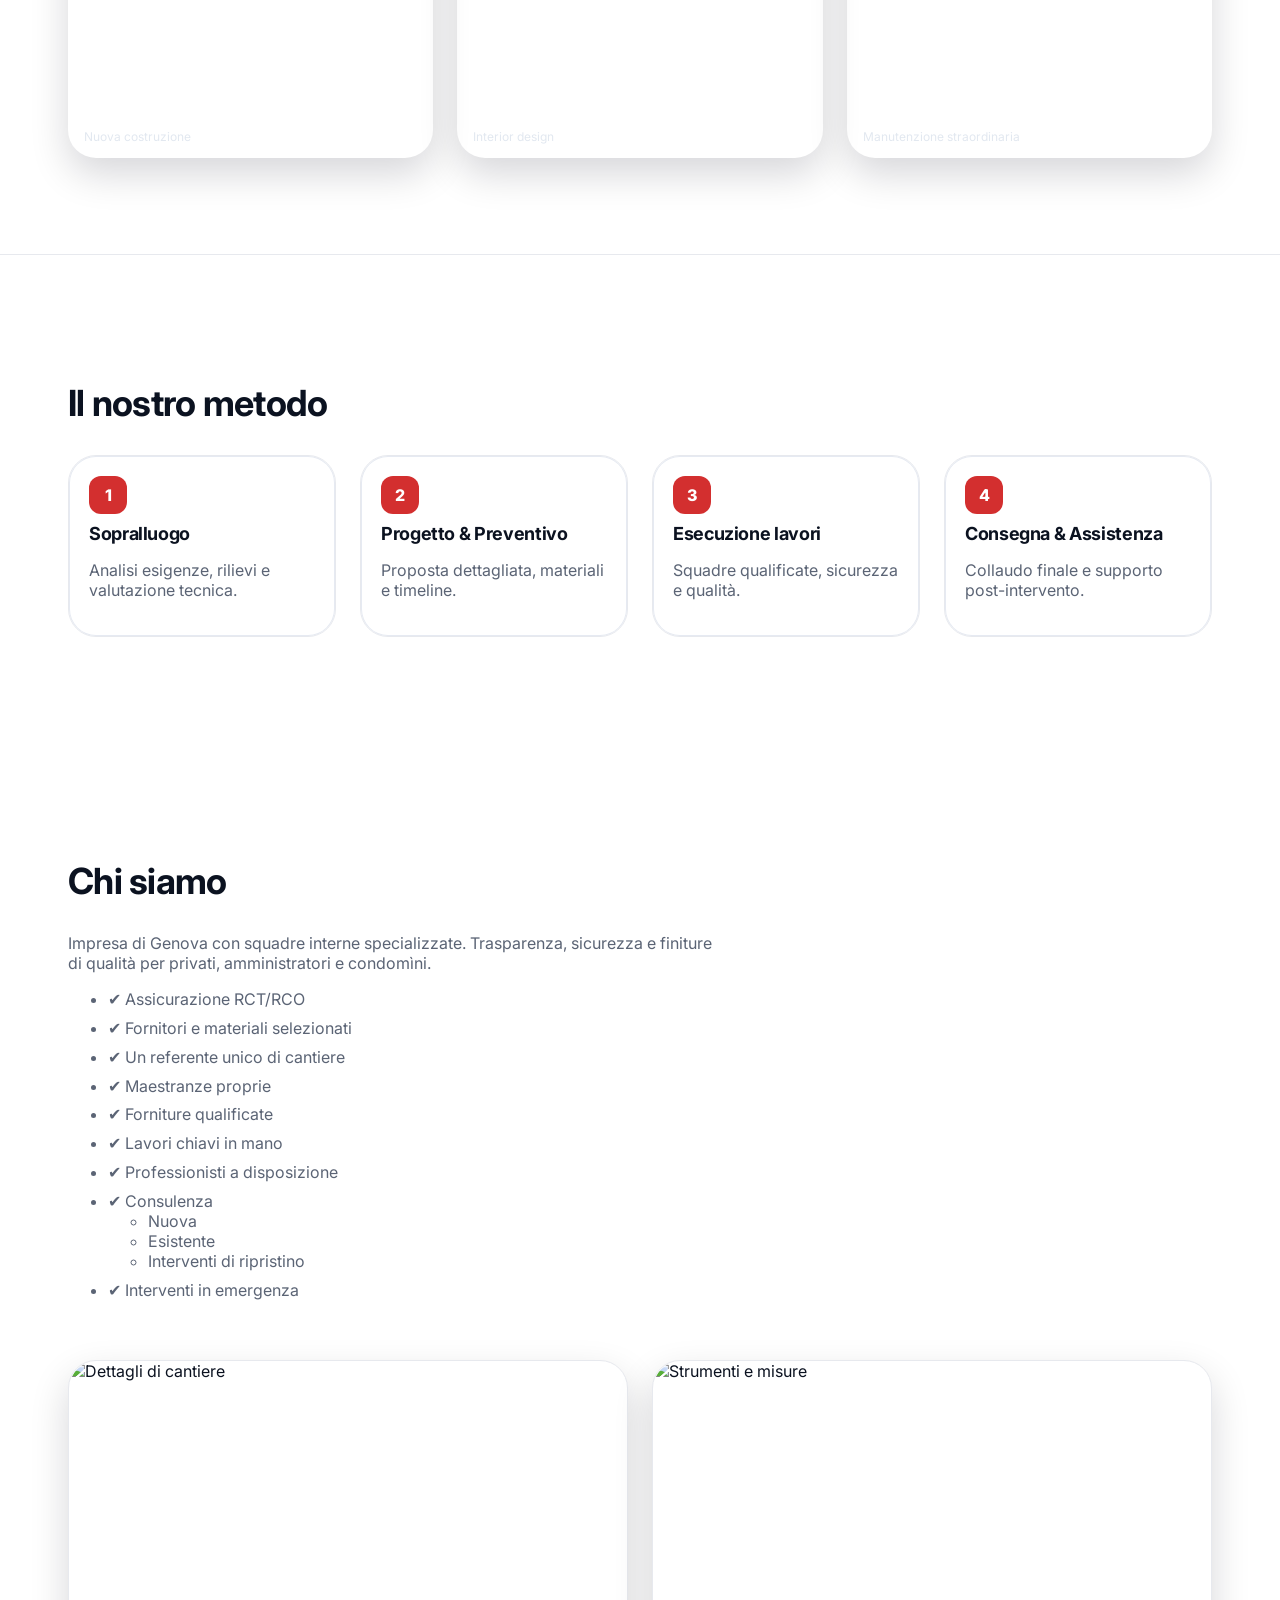
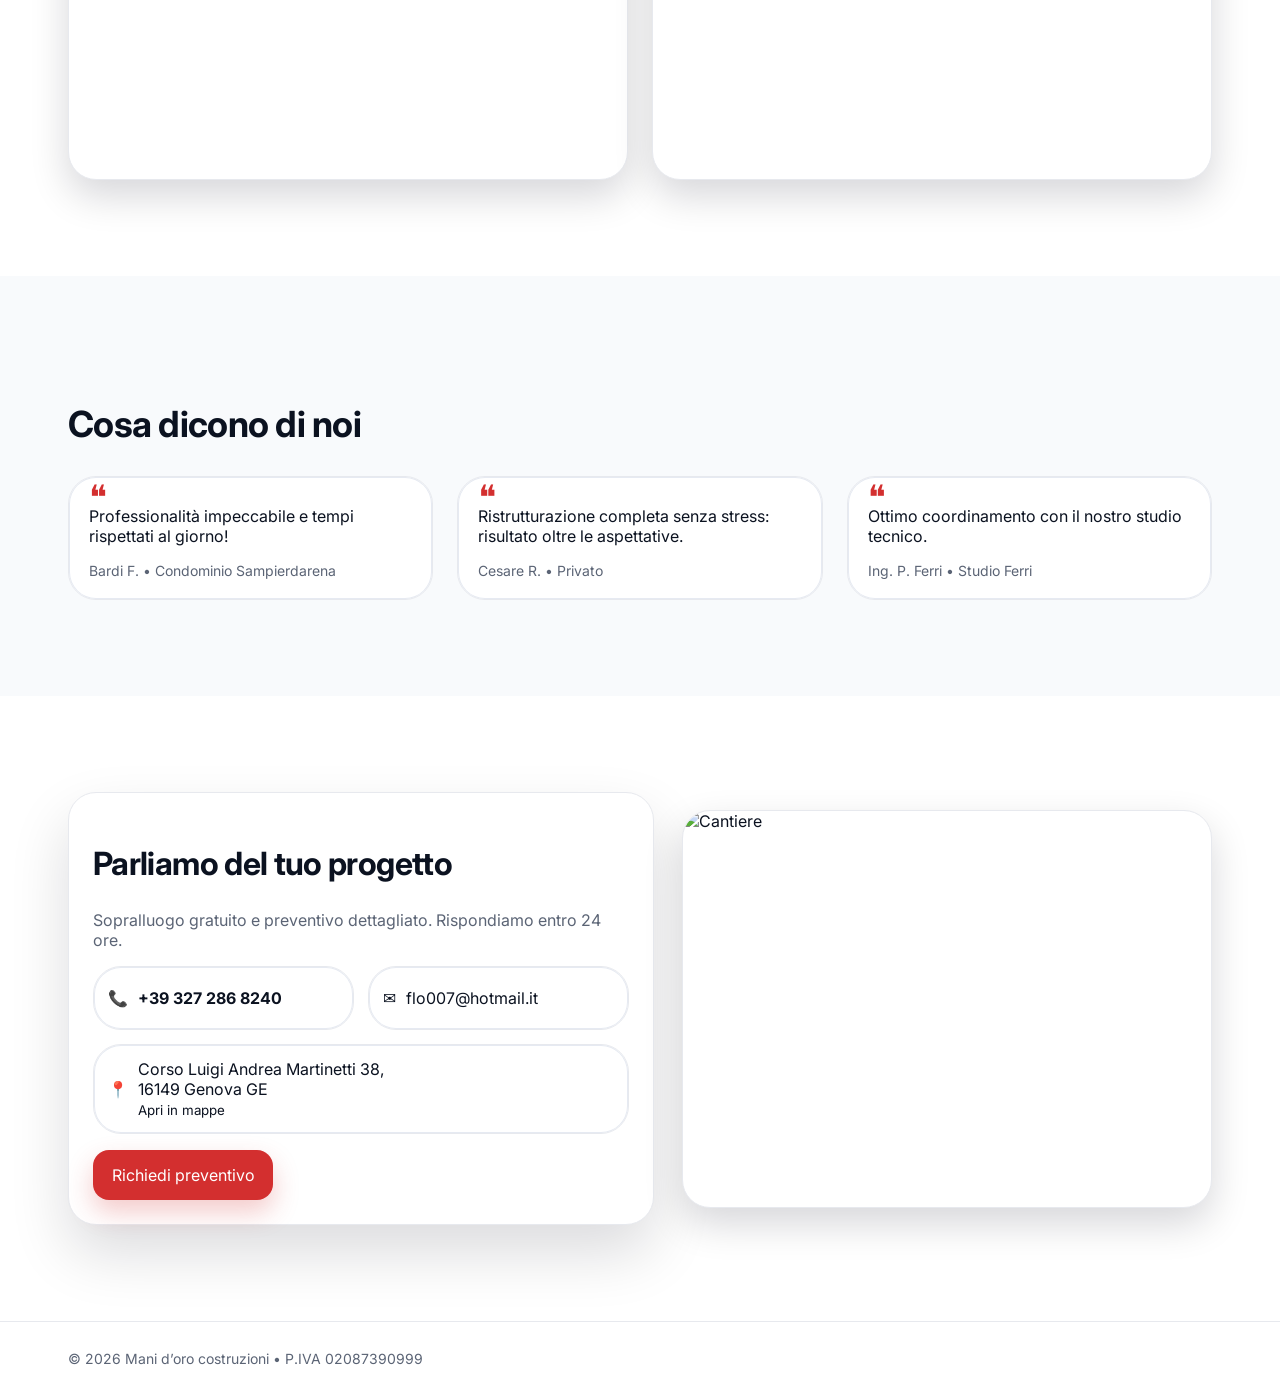
==== commit 8395760c: "mod" ====
--- a/home.html
+++ b/home.html
@@ -13,34 +13,36 @@
 </head>
 <body>
     <!-- NAV -->
-    <header class="sticky">
-        <div class="container" style="display:flex;align-items:center;gap:16px;padding:12px 0;">
-            <a href="#hero" style="display:flex;align-items:center;gap:12px;flex:1">
-
-                <div class="brand-mark">
-                    <img class="logo logo-dark"
-                         src="img/logo-white.png"
-                         alt="Mani d’oro costruzioni (dark)" width="22" height="22" />
-                </div>
-
-                <div class="logo-text">
-                    <b class="md-h">Mani d’oro</b>
-                    <span class="red">costruzioni</span>
-                </div>
-            </a>
-
-            <nav>
-                <div class="menu">
-                    <a href="#servizi">Servizi</a>
-                    <a href="#portfolio">Progetti</a>
-                    <a href="#processo">Metodo</a>
-                    <a href="#chi-siamo">Chi siamo</a>
-                    <a href="#contatti">Contatti</a>
-                </div>
-            </nav>
-            <button id="toggleTheme" class="btn ghost subtitle" aria-label="Cambia tema">🌓 <span style="font-size:12px">Tema</span></button>
-        </div>
+    <header class="sticky" role="banner">
+    <div class="container" style="display:flex;align-items:center;gap:12px;padding:12px 0;position:relative">
+        <a href="#hero" style="display:flex;align-items:center;gap:12px;flex:1" aria-label="Torna all'inizio">
+        <div class="brand-mark">
+            <img class="logo logo-dark" src="img/logo-white.png" alt="Mani d’oro costruzioni" width="22" height="22" />
+        </div>
+        <div class="logo-text">
+            <b class="md-h">Mani d’oro</b>
+            <span class="red">costruzioni</span>
+        </div>
+        </a>
+
+        <button id="toggleTheme" class="btn ghost subtitle" aria-label="Cambia tema">🌓 <span style="font-size:12px">Tema</span></button>
+
+        <button id="navToggle" class="btn ghost subtitle mobile-only"
+                aria-label="Apri menu" aria-expanded="false" aria-controls="navMenu">☰</button>
+
+        <!-- MENU -->
+        <nav id="navMenu" aria-label="Principale">
+        <ul class="menu">
+            <li><a href="#servizi">Servizi</a></li>
+            <li><a href="#portfolio">Progetti</a></li>
+            <li><a href="#processo">Metodo</a></li>
+            <li><a href="#chi-siamo">Chi siamo</a></li>
+            <li><a href="#contatti">Contatti</a></li>
+        </ul>
+        </nav>
+    </div>
     </header>
+
 
     <!-- HERO -->
     <section id="hero" class="hero">      
@@ -80,11 +82,10 @@
                 <h2 class="title" style="font-size:clamp(24px,3.2vw,36px)">Cosa facciamo</h2>
                 <p class="subtitle" style="max-width:60ch">Dal piccolo intervento alla ristrutturazione completa: squadre interne, selezione materiali e gestione pratiche.</p>
             </div>
-            <div class="grid cols-4" style="margin-top:26px">
-                <div class="card feature reveal ring"><div class="icon">🔨</div><div><div class="title" style="font-size:18px">Ristrutturazioni chiavi in mano</div><div class="subtitle">Appartamenti, uffici e negozi: dalla progettazione alla consegna.</div></div></div>
-                <div class="card feature reveal ring"><div class="icon">📐</div><div><div class="title" style="font-size:18px">Progettazione & Direzione lavori</div><div class="subtitle">Collaborazione con studi tecnici, computi metrici e pratiche edilizie.</div></div></div>
+            <div class="grid cols-3" style="margin-top:26px">
                 <div class="card feature reveal ring"><div class="icon">🏢</div><div><div class="title" style="font-size:18px">Nuove costruzioni</div><div class="subtitle">Soluzioni strutturali e finiture di pregio per residenziale e commerciale.</div></div></div>
-                <div class="card feature reveal ring"><div class="icon">⛑️</div><div><div class="title" style="font-size:18px">Manutenzioni e pronto intervento</div><div class="subtitle">Rapidità e sicurezza per condomìni e amministratori.</div></div></div>
+                <div class="card feature reveal ring"><div class="icon">🔨</div><div><div class="title" style="font-size:18px">ristrutturazione, ripristino e riqualificazione</div><div class="subtitle">Appartamenti, uffici e negozi: dalla progettazione alla consegna.</div></div></div>
+                <div class="card feature reveal ring"><div class="icon">📐</div><div><div class="title" style="font-size:18px">Ripristino terreni a fasce </div><div class="subtitle">In collaborazione con studi tecnici per progetti, computi e pratiche edilizie.</div></div></div>
             </div>
         </div>
     </section>
@@ -93,7 +94,7 @@
     <section id="portfolio">
         <div class="container">
             <div style="display:flex;justify-content:space-between;align-items:end;gap:16px;flex-wrap:wrap">
-                <h2 class="title" style="font-size:clamp(24px,3.2vw,36px)">Progetti selezionati</h2>
+                <h2 class="title" style="font-size:clamp(24px,3.2vw,36px)">Progetti</h2>
                 <a href="#contatti" class="subtitle" style="font-size:14px;color:var(--brand)">Vuoi un progetto simile?</a>
             </div>
             <div class="grid cols-3" style="margin-top:26px">
@@ -184,6 +185,12 @@
                     <li>✔️ Assicurazione RCT/RCO</li>
                     <li>✔️ Fornitori e materiali selezionati</li>
                     <li>✔️ Un referente unico di cantiere</li>
+                    <li>✔️ Maestranze proprie</li>
+                    <li>✔️ Forniture qualificate</li>
+                    <li>✔️ Lavori chiavi in mano</li>
+                    <li>✔️ Professionisti a disposizione</li>
+                    <li>✔️ Consulenza<ul><li>Nuova</li><li>Esistente</li><li>Interventi di ripristino</li></ul></li>
+                    <li>✔️ Interventi in emergenza</li>
                 </ul>
             </div>
             <div class="grid cols-2">
@@ -226,7 +233,7 @@
                 <div class="contact-list">
                      <div class="card tight ring contact-item">
                         <span>📞</span>
-                        <a href="tel:+393272868240" aria-label="Chiama +39 327 286 8240">
+                        <a href="tel:+393204472955" aria-label="Chiama +39 320 447 2955">
                         <strong>+39 327 286 8240</strong>
                         </a>
                     </div>
@@ -283,22 +290,50 @@
     </footer>
 
     <script>
-
-        // Dark/Light toggle con persistenza
         const root = document.documentElement;
         const saved = localStorage.getItem('theme');
-        if(saved === 'dark'){ root.classList.add('dark'); }
-        document.getElementById('toggleTheme').addEventListener('click',()=>{
-          root.classList.toggle('dark');
-          localStorage.setItem('theme', root.classList.contains('dark') ? 'dark' : 'light');
+        if (saved === 'dark') { root.classList.add('dark'); }
+        document.getElementById('toggleTheme')?.addEventListener('click', () => {
+            root.classList.toggle('dark');
+            localStorage.setItem('theme', root.classList.contains('dark') ? 'dark' : 'light');
         });
 
-        const io = new IntersectionObserver((entries)=>{
-          for(const e of entries){ if(e.isIntersecting){ e.target.classList.add('in'); io.unobserve(e.target); } }
-        },{threshold:0.15});
-        document.querySelectorAll('.reveal, .work').forEach(el=>io.observe(el));
-
-        document.getElementById('year').textContent = new Date().getFullYear();
-    </script>
+        const io = new IntersectionObserver((entries) => {
+            for (const e of entries) { if (e.isIntersecting) { e.target.classList.add('in'); io.unobserve(e.target); } }
+        }, { threshold: 0.15 });
+        document.querySelectorAll('.reveal, .work').forEach(el => io.observe(el));
+        document.getElementById('year') && (document.getElementById('year').textContent = new Date().getFullYear());
+
+        const navToggle = document.getElementById('navToggle');
+        const navMenu = document.getElementById('navMenu');
+
+        function closeNav() {
+            navMenu?.classList.remove('open');
+            navToggle?.setAttribute('aria-expanded', 'false');
+            document.querySelectorAll('.has-dropdown.open').forEach(li => li.classList.remove('open'));
+            document.querySelectorAll('.drop-trigger[aria-expanded="true"]').forEach(b => b.setAttribute('aria-expanded','false'));
+        }
+
+        navToggle?.addEventListener('click', () => {
+            const isOpen = navMenu.classList.toggle('open');
+            navToggle.setAttribute('aria-expanded', isOpen ? 'true' : 'false');
+        });
+
+        document.querySelectorAll('.drop-trigger').forEach(btn => {
+            btn.addEventListener('click', (e) => {
+            const li = e.currentTarget.closest('.has-dropdown');
+            const open = li.classList.toggle('open');
+            e.currentTarget.setAttribute('aria-expanded', open ? 'true' : 'false');
+            });
+        });
+
+        document.addEventListener('click', (e) => {
+            if (!navMenu?.contains(e.target) && !navToggle?.contains(e.target)) closeNav();
+        });
+        document.addEventListener('keydown', (e) => { if (e.key === 'Escape') closeNav(); });
+
+        document.querySelectorAll('#navMenu a').forEach(a => a.addEventListener('click', closeNav));
+</script>
+
 </body>
 </html>
--- a/css/home.css
+++ b/css/home.css
@@ -35,6 +35,99 @@
   }
 }
 
+/* --- NAV responsive additions --- */
+.mobile-only { display: none; }
+
+/* elementi del menu */
+#navMenu .menu {
+  list-style: none;
+  margin: 0;
+  padding: 0;
+  align-items: center;
+}
+#navMenu .menu > li > a,
+#navMenu .drop-trigger {
+  font-weight: 500;
+  padding: 8px 10px;
+  border-radius: 10px;
+}
+#navMenu .menu > li > a:hover,
+#navMenu .drop-trigger:hover { background: var(--card); }
+#navToggle{
+    display: none;
+    cursor: pointer;
+}
+/* Dropdown */
+.has-dropdown { position: relative; }
+.drop-trigger {
+  background: transparent;
+  border: 0;
+  cursor: pointer;
+  font: inherit;
+  color: inherit;
+}
+.dropdown {
+  position: absolute;
+  top: calc(100% + 6px);
+  left: 0;
+  min-width: 220px;
+  background: var(--bg);
+  border: 1px solid var(--line);
+  border-radius: 14px;
+  padding: 6px;
+  display: none;
+  box-shadow: 0 12px 30px rgba(2,6,23,.10);
+  z-index: 20;
+}
+.dropdown a {
+  display: block;
+  padding: 8px 10px;
+  border-radius: 10px;
+}
+.dropdown a:hover { background: var(--card); }
+
+ @media (hover:hover) and (min-width: 860px) {
+  .has-dropdown:hover > .dropdown { display: block; }
+}
+
+/* Mobile layout */
+@media (max-width: 860px) {
+  .mobile-only { display: inline-flex; }
+    #navToggle{ display: block;}
+  /* il tuo CSS nasconde .menu su mobile: qui lo mostriamo quando il nav è "open" */
+  #navMenu {
+    position: absolute;
+    right: 12px;
+    left: 12px;
+    top: 68px;
+    display: none;
+  }
+  #navMenu.open { display: block; }
+
+  #navMenu .menu {
+    display: grid;            /* a griglia su mobile */
+    gap: 20px;
+    background: var(--bg);
+    border: 1px solid var(--line);
+    border-radius: 16px;
+    padding:20px 10px;
+    box-shadow: 0 16px 40px rgba(2,6,23,.12);
+  }
+
+  /* Dropdown: incolonnato nello stesso pannello */
+  .has-dropdown { position: static; }
+  .has-dropdown .dropdown {
+    position: static;
+    border: 0;
+    border-radius: 0;
+    box-shadow: none;
+    padding: 4px 0 0 12px;
+    display: none; /* chiuso di default */
+  }
+  .has-dropdown.open .dropdown { display: block; }
+}
+
+
 .btn:focus, .btn:active:focus, .btn-link.nav-link:focus, .form-control:focus, .form-check-input:focus {
   box-shadow: 0 0 0 0.1rem white, 0 0 0 0.25rem #258cfb;
 }
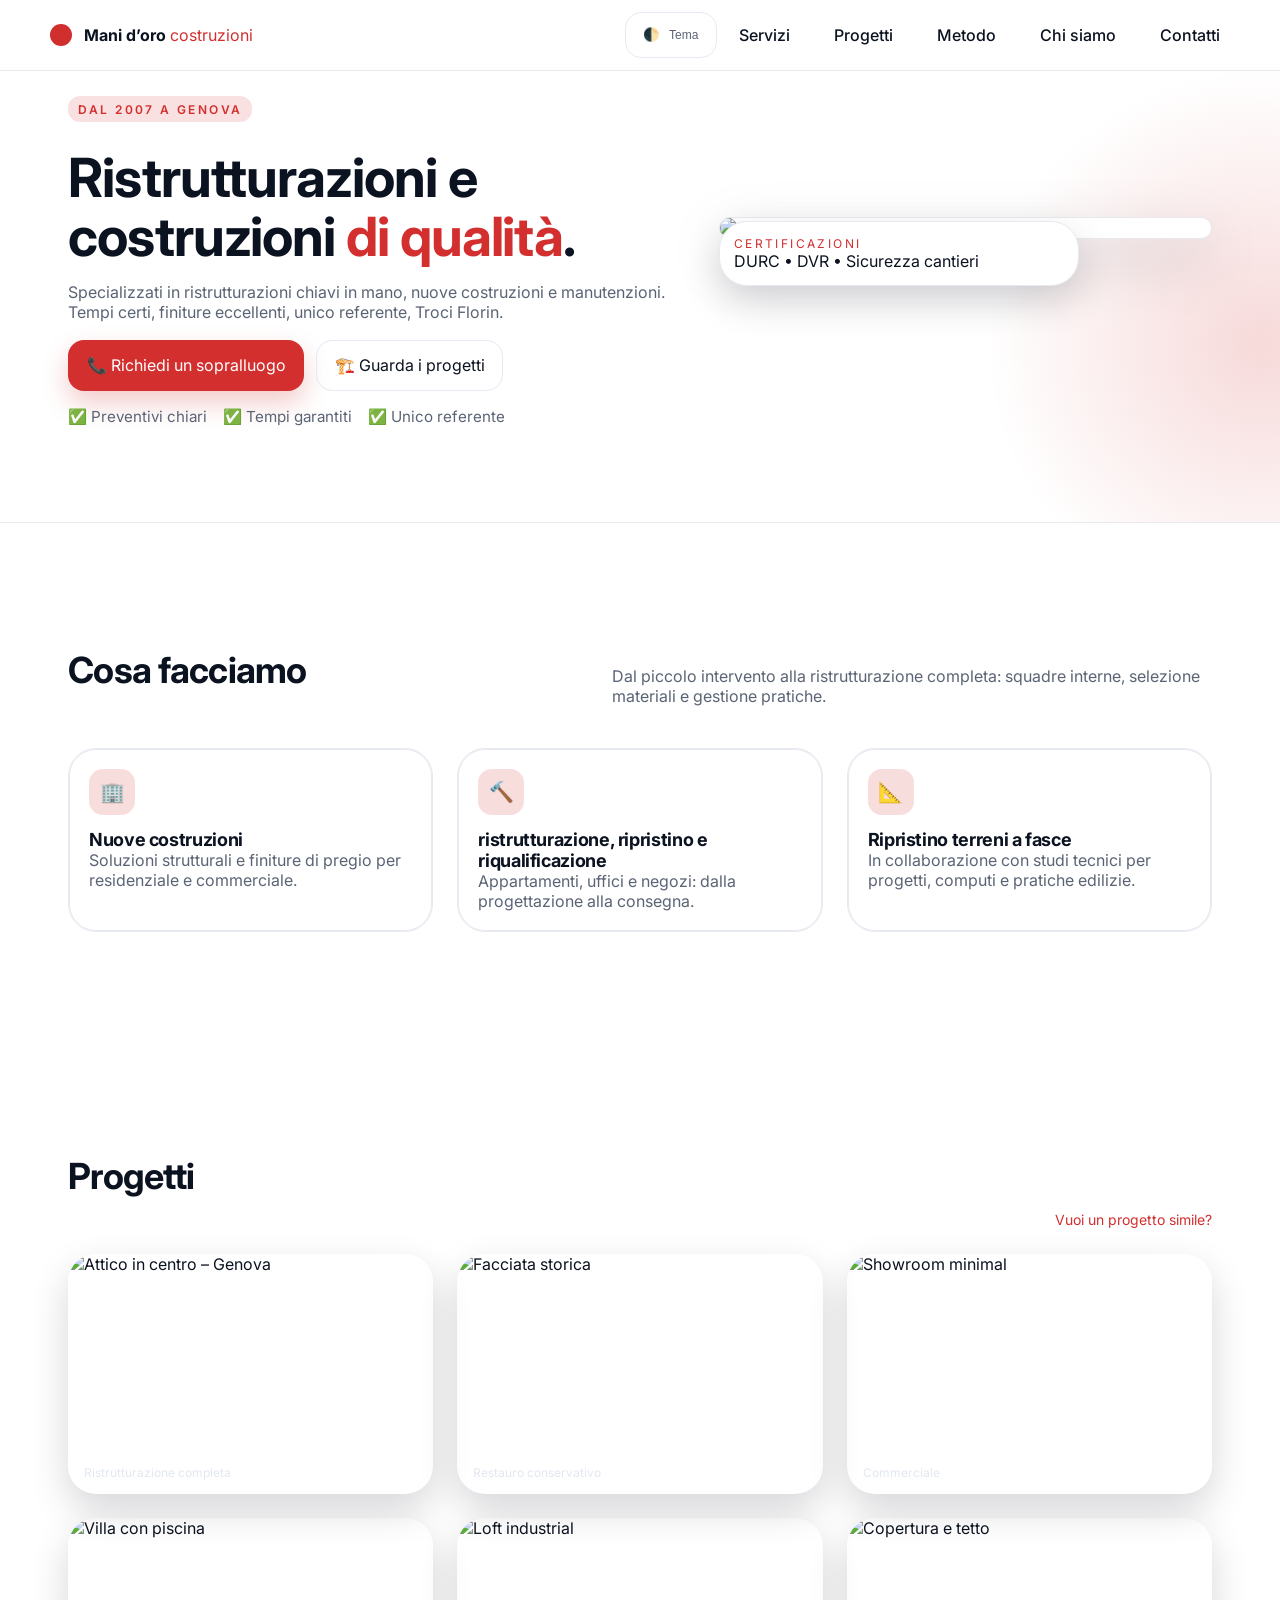
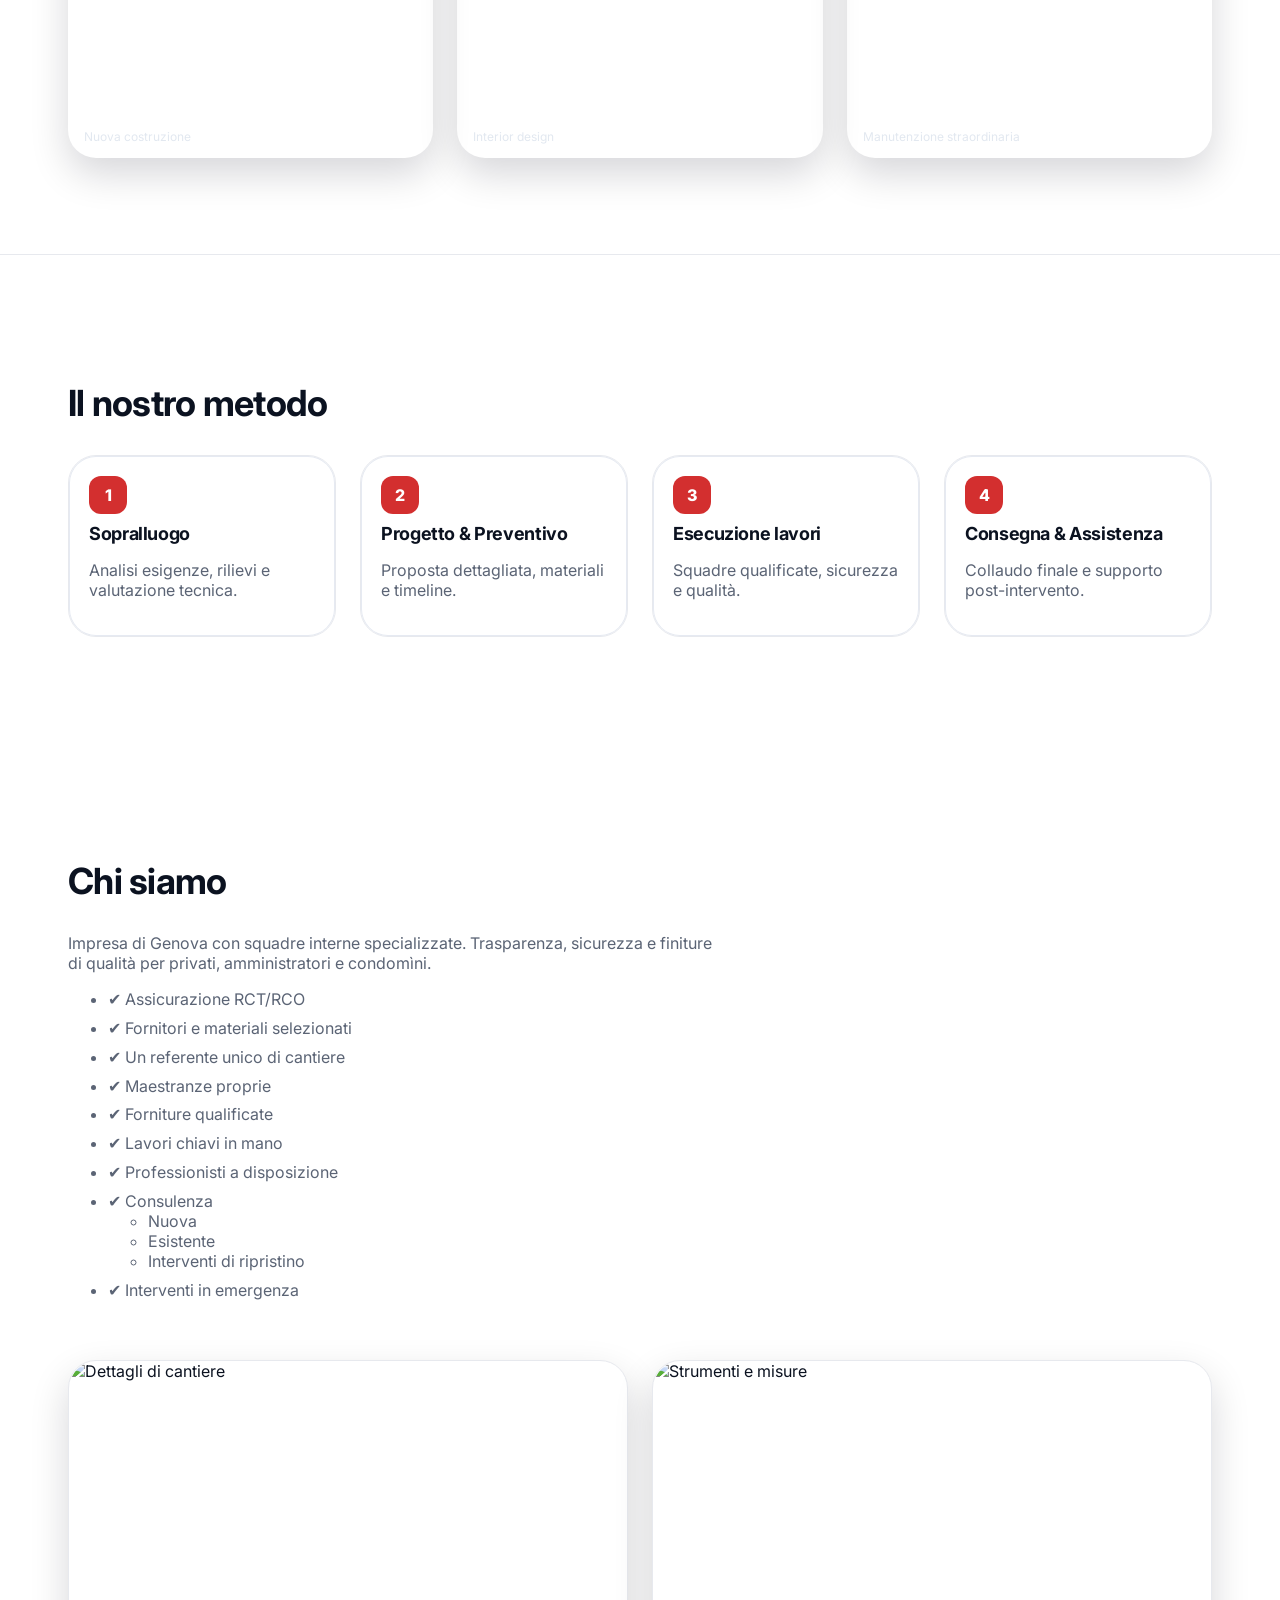
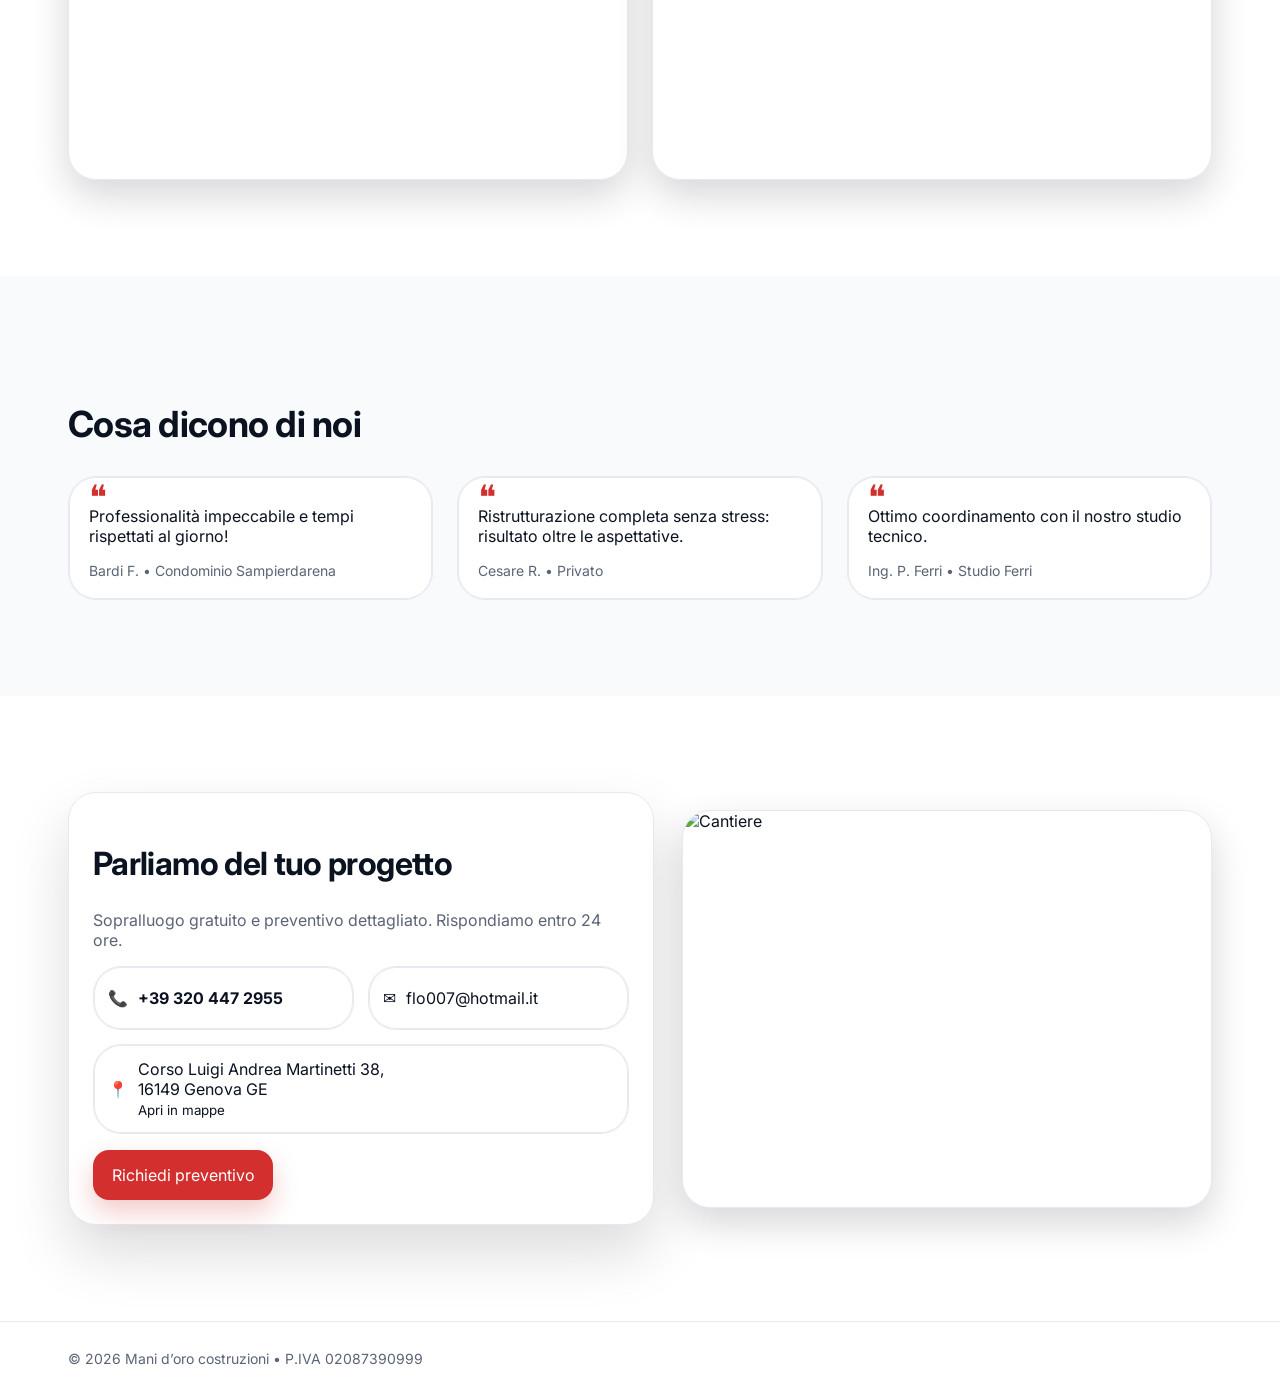
==== commit d28a23fd: "minor c" ====
--- a/home.html
+++ b/home.html
@@ -234,7 +234,7 @@
                      <div class="card tight ring contact-item">
                         <span>📞</span>
                         <a href="tel:+393204472955" aria-label="Chiama +39 320 447 2955">
-                        <strong>+39 327 286 8240</strong>
+                        <strong>+39 320 447 2955</strong>
                         </a>
                     </div>
 
